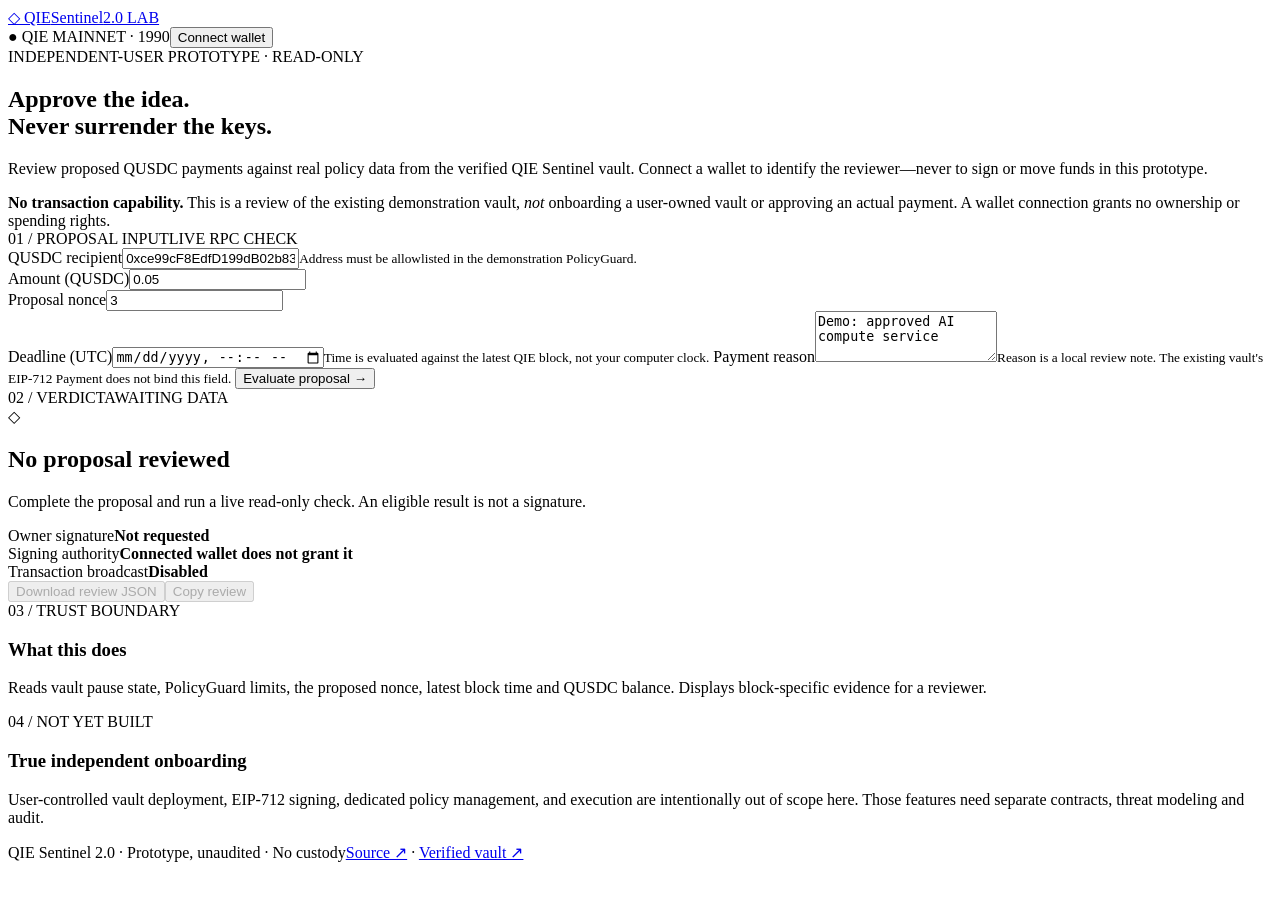
==== v2/index.html @ 962e407f "v2: build responsive wallet-aware read-only approval UI" ====
<!doctype html>
<html lang="en">
<head>
<meta charset="utf-8">
<meta name="viewport" content="width=device-width, initial-scale=1">
<meta name="description" content="QIE Sentinel v2 — read-only payment proposal review against verified QIE Mainnet contracts.">
<meta name="theme-color" content="#08101d">
<title>QIE Sentinel 2.0 | Proposal Review</title>
<link rel="stylesheet" href="./style.css">
<script type="module" src="./app.mjs"></script>
</head>
<body>
<div class="shell">
<header class="top"><a class="brand" href="../site/" aria-label="QIE Sentinel project home"><span class="sigil">◇</span> QIE<span class="mint">Sentinel</span><span class="version">2.0 LAB</span></a><div class="header-actions"><span class="network">● QIE MAINNET · 1990</span><button type="button" id="connect" class="button quiet">Connect wallet</button></div></header>
<main>
<section class="hero"><div class="eyebrow">INDEPENDENT-USER PROTOTYPE · READ-ONLY</div><h1>Approve the idea.<br><span>Never surrender the keys.</span></h1><p>Review proposed QUSDC payments against real policy data from the verified QIE Sentinel vault. Connect a wallet to identify the reviewer—never to sign or move funds in this prototype.</p><div class="notice"><strong>No transaction capability.</strong> This is a review of the existing demonstration vault, <em>not</em> onboarding a user-owned vault or approving an actual payment. A wallet connection grants no ownership or spending rights.</div></section>
<div class="layout">
<section class="panel form-panel"><div class="panel-header"><span class="eyebrow">01 / PROPOSAL INPUT</span><span class="live">LIVE RPC CHECK</span></div>
<form id="proposal" novalidate>
<label for="recipient">QUSDC recipient</label><input id="recipient" required spellcheck="false" autocomplete="off" value="0xce99cF8EdfD199dB02b830445d89E746B8c1C7ff"><small>Address must be allowlisted in the demonstration PolicyGuard.</small>
<div class="cols"><div><label for="amount">Amount (QUSDC)</label><input id="amount" required inputmode="decimal" value="0.05"></div><div><label for="nonce">Proposal nonce</label><input id="nonce" required inputmode="numeric" value="3"></div></div>
<label for="expiry">Deadline (UTC)</label><input id="expiry" type="datetime-local" required><small>Time is evaluated against the latest QIE block, not your computer clock.</small>
<label for="purpose">Payment reason</label><textarea id="purpose" maxlength="240" rows="3" placeholder="Example: Invoice for approved AI compute services" required>Demo: approved AI compute service</textarea><small>Reason is a local review note. The existing vault's EIP-712 Payment does not bind this field.</small>
<button id="evaluate" type="submit" class="button primary">Evaluate proposal →</button>
</form></section>
<section class="panel results"><div class="panel-header"><span class="eyebrow">02 / VERDICT</span><span id="chain-label" class="live">AWAITING DATA</span></div>
<div class="verdict" id="verdict"><div id="status-icon" class="status-icon">◇</div><h2 id="status-title">No proposal reviewed</h2><p id="status-summary">Complete the proposal and run a live read-only check. An eligible result is not a signature.</p></div>
<div class="metrics">
<div><span>Owner signature</span><strong>Not requested</strong></div>
<div><span>Signing authority</span><strong>Connected wallet does not grant it</strong></div>
<div><span>Transaction broadcast</span><strong>Disabled</strong></div>
</div>
<div id="facts" class="facts" aria-live="polite"></div>
<div class="actions"><button type="button" id="export" class="button quiet" disabled>Download review JSON</button><button type="button" id="copy" class="button quiet" disabled>Copy review</button></div>
</section></div>
<section class="footgrid"><article><span class="eyebrow">03 / TRUST BOUNDARY</span><h3>What this does</h3><p>Reads vault pause state, PolicyGuard limits, the proposed nonce, latest block time and QUSDC balance. Displays block-specific evidence for a reviewer.</p></article><article><span class="eyebrow">04 / NOT YET BUILT</span><h3>True independent onboarding</h3><p>User-controlled vault deployment, EIP-712 signing, dedicated policy management, and execution are intentionally out of scope here. Those features need separate contracts, threat modeling and audit.</p></article></section>
</main>
<footer><span>QIE Sentinel 2.0 · Prototype, unaudited · No custody</span><span><a href="https://github.com/Makabeez/qie-sentinel" rel="noopener noreferrer" target="_blank">Source ↗</a> · <a href="https://mainnet.qie.digital/address/0xb752F05a55059C89a43a289d5d055F303B6DD96E?tab=contract" rel="noopener noreferrer" target="_blank">Verified vault ↗</a></span></footer>
</div>
</body></html>
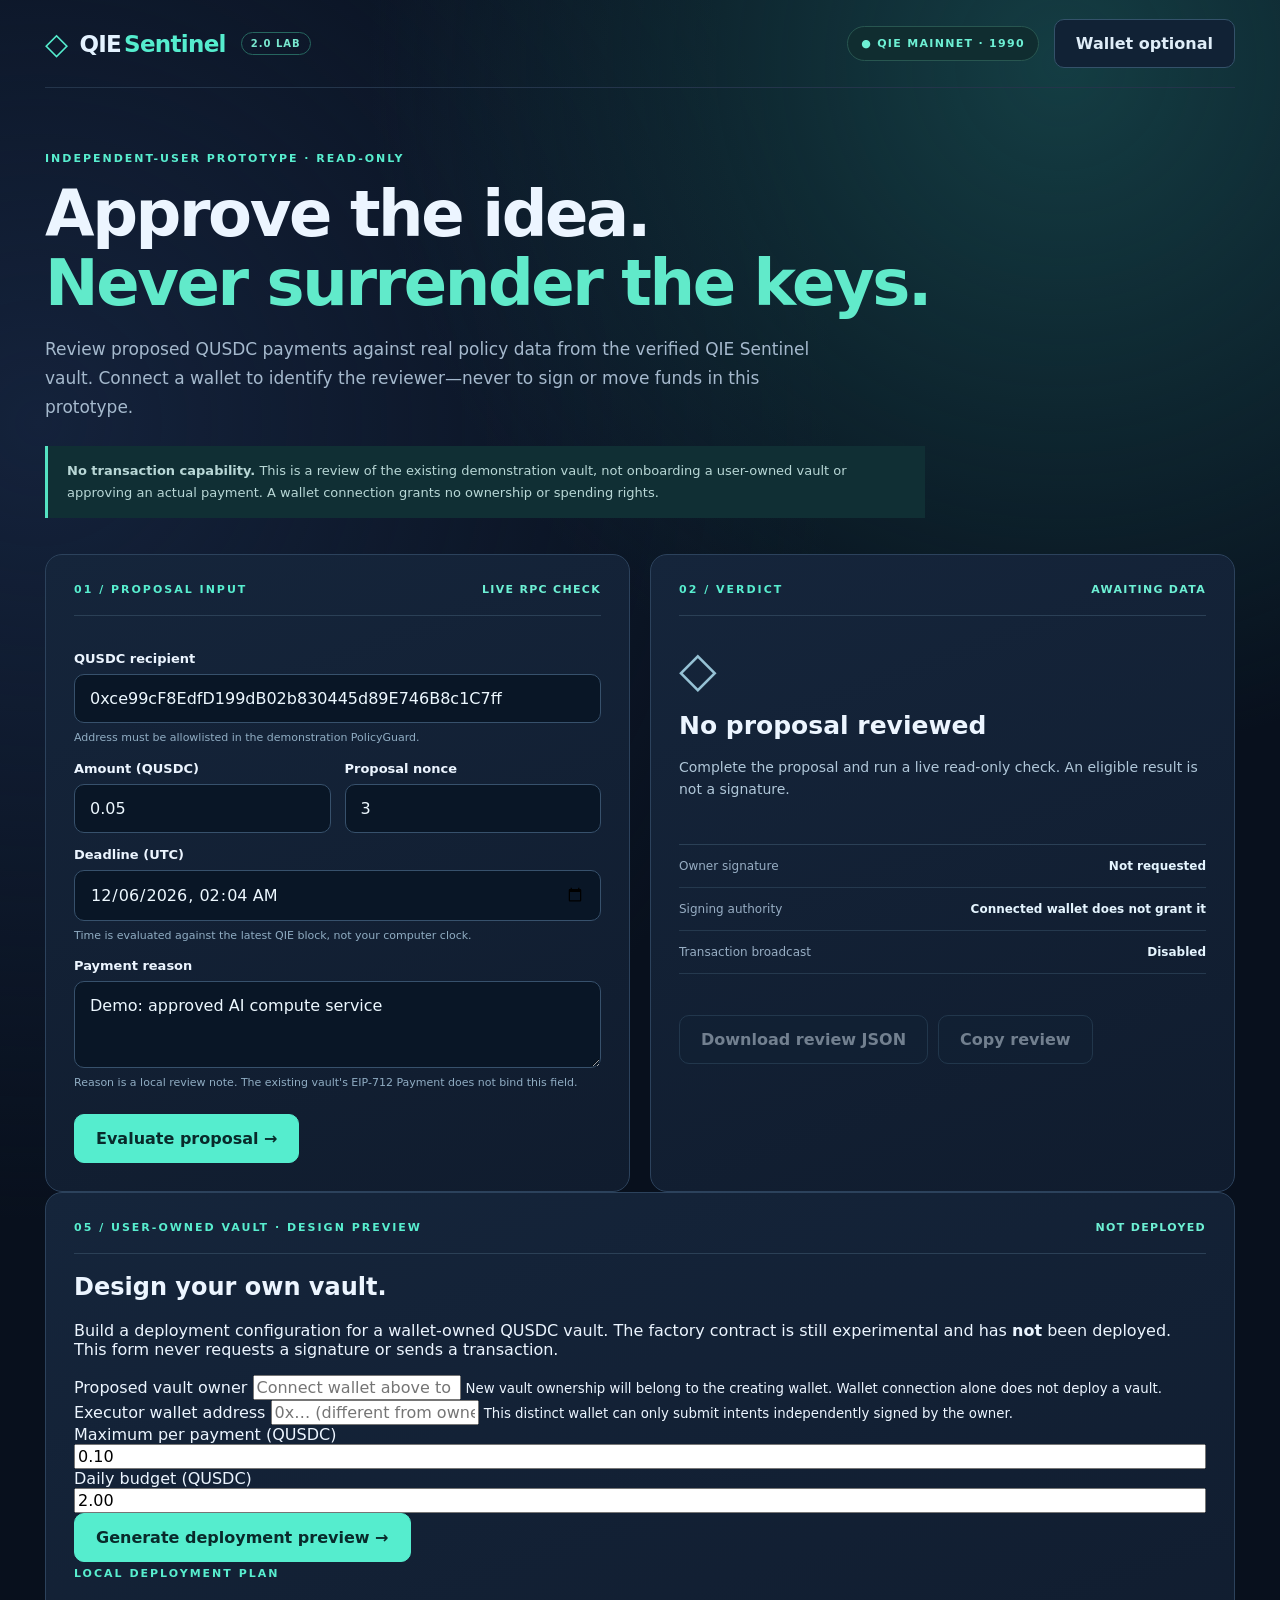
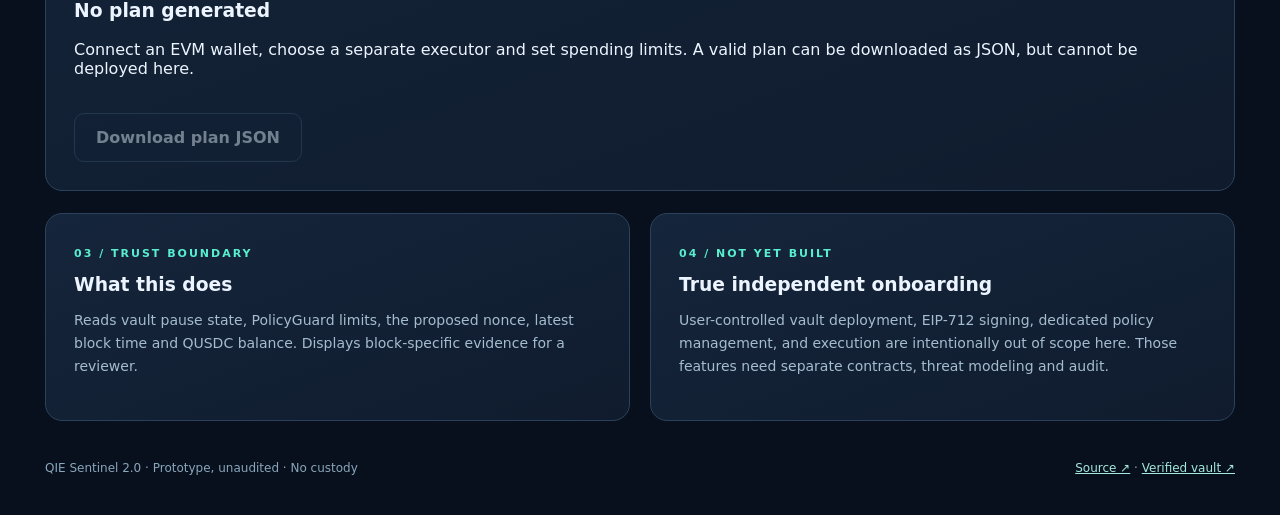
==== commit b3c37b0a: "v2.1: add user-owned vault configuration preview panel" ====
--- a/v2/index.html
+++ b/v2/index.html
@@ -33,6 +33,32 @@
 <div id="facts" class="facts" aria-live="polite"></div>
 <div class="actions"><button type="button" id="export" class="button quiet" disabled>Download review JSON</button><button type="button" id="copy" class="button quiet" disabled>Copy review</button></div>
 </section></div>
+<section class="panel onboarding">
+ <div class="panel-header"><span class="eyebrow">05 / USER-OWNED VAULT · DESIGN PREVIEW</span><span class="live">NOT DEPLOYED</span></div>
+ <div class="onboarding-intro"><h2>Design your own vault.</h2><p>Build a deployment configuration for a wallet-owned QUSDC vault. The factory contract is still experimental and has <strong>not</strong> been deployed. This form never requests a signature or sends a transaction.</p></div>
+ <div class="onboarding-grid">
+  <form id="vault-plan" class="onboarding-form" novalidate>
+   <label for="new-owner">Proposed vault owner</label>
+   <input id="new-owner" type="text" readonly placeholder="Connect wallet above to identify owner">
+   <small>New vault ownership will belong to the creating wallet. Wallet connection alone does not deploy a vault.</small>
+   <label for="new-executor">Executor wallet address</label>
+   <input id="new-executor" type="text" required autocomplete="off" spellcheck="false" placeholder="0x… (different from owner)">
+   <small>This distinct wallet can only submit intents independently signed by the owner.</small>
+   <div class="cols">
+    <div><label for="new-max">Maximum per payment (QUSDC)</label><input id="new-max" type="text" value="0.10" required inputmode="decimal"></div>
+    <div><label for="new-daily">Daily budget (QUSDC)</label><input id="new-daily" type="text" value="2.00" required inputmode="decimal"></div>
+   </div>
+   <button class="button primary" type="submit">Generate deployment preview →</button>
+  </form>
+  <div class="plan-preview" aria-live="polite">
+   <span class="eyebrow">LOCAL DEPLOYMENT PLAN</span>
+   <h3 id="plan-title">No plan generated</h3>
+   <p id="plan-summary">Connect an EVM wallet, choose a separate executor and set spending limits. A valid plan can be downloaded as JSON, but cannot be deployed here.</p>
+   <div id="plan-facts" class="facts"></div>
+   <button class="button quiet" id="download-plan" type="button" disabled>Download plan JSON</button>
+  </div>
+ </div>
+</section>
 <section class="footgrid"><article><span class="eyebrow">03 / TRUST BOUNDARY</span><h3>What this does</h3><p>Reads vault pause state, PolicyGuard limits, the proposed nonce, latest block time and QUSDC balance. Displays block-specific evidence for a reviewer.</p></article><article><span class="eyebrow">04 / NOT YET BUILT</span><h3>True independent onboarding</h3><p>User-controlled vault deployment, EIP-712 signing, dedicated policy management, and execution are intentionally out of scope here. Those features need separate contracts, threat modeling and audit.</p></article></section>
 </main>
 <footer><span>QIE Sentinel 2.0 · Prototype, unaudited · No custody</span><span><a href="https://github.com/Makabeez/qie-sentinel" rel="noopener noreferrer" target="_blank">Source ↗</a> · <a href="https://mainnet.qie.digital/address/0xb752F05a55059C89a43a289d5d055F303B6DD96E?tab=contract" rel="noopener noreferrer" target="_blank">Verified vault ↗</a></span></footer>
--- a/v2/style.css
+++ b/v2/style.css
@@ -0,0 +1 @@
+:root{font-family:Inter,ui-sans-serif,system-ui,-apple-system,"Segoe UI",sans-serif;color:#ecf5ff;background:#08101d;font-synthesis:none}*{box-sizing:border-box}body{margin:0;background:radial-gradient(circle at 83% 3%,#143d43 0,transparent 30%),radial-gradient(circle at 3% 20%,#14223b 0,transparent 38%),#08101d;min-height:100vh}button,input,textarea{font:inherit}a{color:#69edd0}.shell{max-width:1250px;margin:auto;padding:0 30px}.top{display:flex;align-items:center;justify-content:space-between;border-bottom:1px solid #24354b;gap:20px;min-height:88px}.brand{font-size:23px;font-weight:840;letter-spacing:-.7px;color:#e4f2ff;text-decoration:none;display:flex;gap:3px;align-items:center}.sigil{font-size:30px;color:#55edce;margin-right:9px}.mint{color:#55edce}.version{font-size:10px;font-weight:800;letter-spacing:1px;color:#78e7ce;border:1px solid #26665f;border-radius:20px;padding:5px 9px;margin-left:12px}.header-actions{display:flex;align-items:center;gap:15px}.network,.live{font-size:11px;font-weight:800;letter-spacing:1.3px;color:#6df0d4}.network{border:1px solid #285650;background:#102d30;padding:10px 13px;border-radius:24px}.button{padding:14px 21px;border-radius:10px;border:1px solid #34526a;cursor:pointer;font-weight:750}.button.primary{background:#55edce;color:#092a2b;border-color:#55edce}.button.quiet{background:#112235;color:#dfedf8}.button:disabled{opacity:.47;cursor:not-allowed}.button:focus-visible,input:focus-visible,textarea:focus-visible,a:focus-visible{outline:3px solid #61edcf;outline-offset:3px}.hero{padding:64px 0 36px}.eyebrow{font-size:11px;letter-spacing:2px;font-weight:850;color:#58eecf}.hero h1{font-size:clamp(38px,5vw,67px);line-height:1.08;letter-spacing:-2.4px;margin:15px 0}.hero h1 span{color:#61eaca}.hero>p{font-size:17px;color:#a5b9cd;line-height:1.7;max-width:800px}.notice{font-size:13px;color:#b8d7d6;max-width:880px;border-left:3px solid #54e2c2;background:#102f34;padding:14px 19px;margin-top:24px;line-height:1.7}.layout{display:grid;grid-template-columns:1fr 1fr;gap:20px}.panel,.footgrid article{background:linear-gradient(160deg,#15253b,#101c2e);border:1px solid #2c425c;border-radius:17px;padding:28px}.panel-header{display:flex;align-items:center;justify-content:space-between;gap:8px;border-bottom:1px solid #2b4056;padding-bottom:19px}.form-panel form{display:flex;flex-direction:column;padding-top:21px}.form-panel label{font-weight:750;font-size:13px;margin:14px 0 8px}.form-panel input,.form-panel textarea{padding:14px 15px;border-radius:10px;border:1px solid #37516c;background:#091626;color:#edf8ff;max-width:100%;width:100%}.form-panel small{font-size:11px;color:#90adc3;line-height:1.5;margin-top:7px}.form-panel .cols{display:grid;grid-template-columns:1fr 1fr;gap:14px}.cols>div{display:flex;flex-direction:column}.form-panel .primary{align-self:start;margin-top:22px}.verdict{min-height:226px;padding:29px 0}.status-icon{font-size:49px;line-height:1;color:#96c2d5}.status-icon.good{color:#5eedcf}.status-icon.bad{color:#fd8493}.status-icon.warn{color:#ffd184}.verdict h2{font-size:25px;line-height:1.28;margin:16px 0 9px}.verdict p{color:#b0c7d9;line-height:1.6;font-size:14px}.metrics{border-top:1px solid #2b4056}.metrics>div{display:flex;justify-content:space-between;gap:20px;padding:14px 0;border-bottom:1px solid #25394e;font-size:12px}.metrics span{color:#97adc3}.metrics strong{text-align:right;color:#e5f5ff}.facts{padding-top:19px}.fact{display:flex;justify-content:space-between;gap:10px;padding:10px 0;border-bottom:1px solid #21364b;font-size:12px;line-height:1.6}.fact>span{color:#9cb7cb}.fact>strong{color:#d7f8f0;text-align:right;word-break:break-word}.actions{display:flex;flex-wrap:wrap;gap:10px;padding-top:22px}.footgrid{display:grid;grid-template-columns:1fr 1fr;gap:20px;margin-top:22px}.footgrid h3{margin:13px 0 4px}.footgrid p{color:#a4bdce;line-height:1.65;font-size:14px}footer{display:flex;justify-content:space-between;gap:18px;padding:40px 0;font-size:12px;color:#8aa6bb}footer a{color:#a5e9dc}@media(max-width:900px){.layout,.footgrid{grid-template-columns:1fr}.hero{padding-top:42px}}@media(max-width:560px){.shell{padding:0 16px}.top{align-items:flex-start;flex-direction:column;padding:18px 0}.header-actions{width:100%;justify-content:space-between;gap:8px}.network{font-size:9px}.brand{font-size:19px}.panel,.footgrid article{padding:19px}.form-panel .cols{grid-template-columns:1fr}.metrics>div{flex-direction:column;gap:4px}.metrics strong{text-align:left}footer{flex-direction:column}}
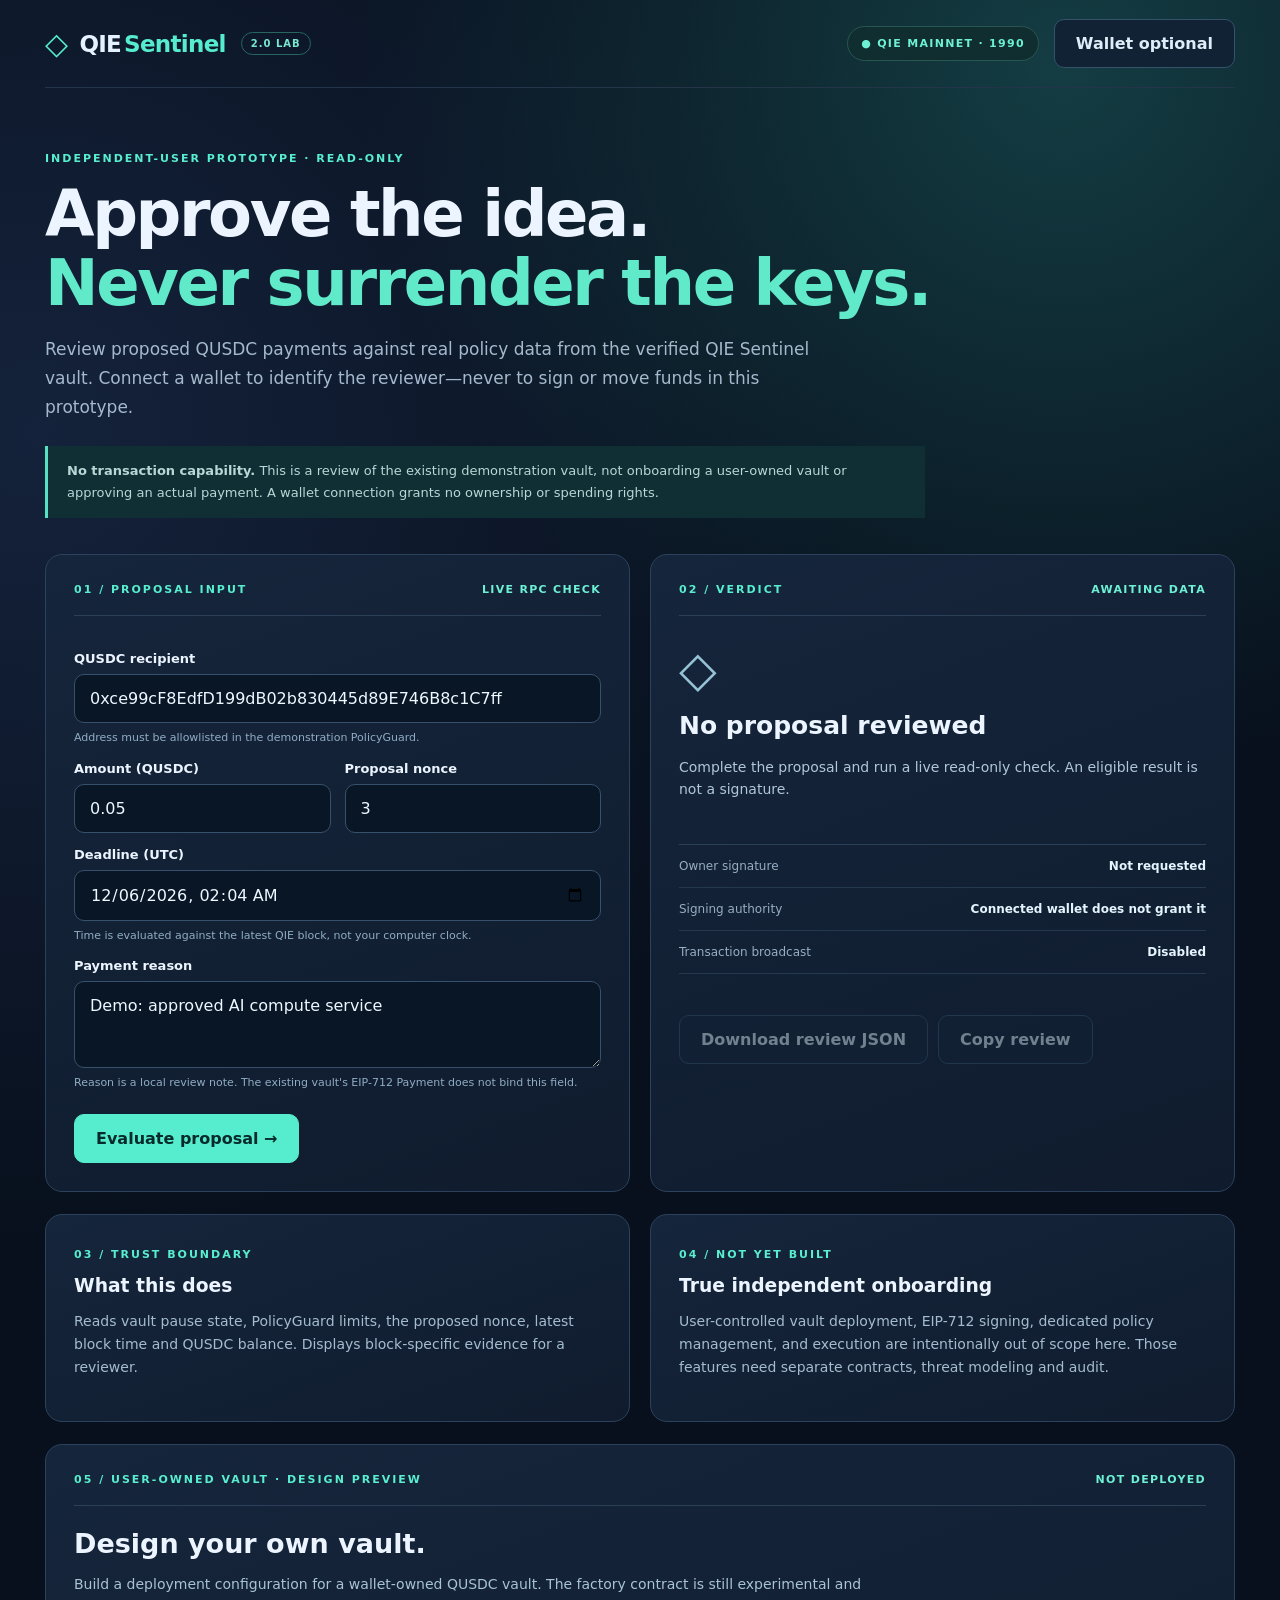
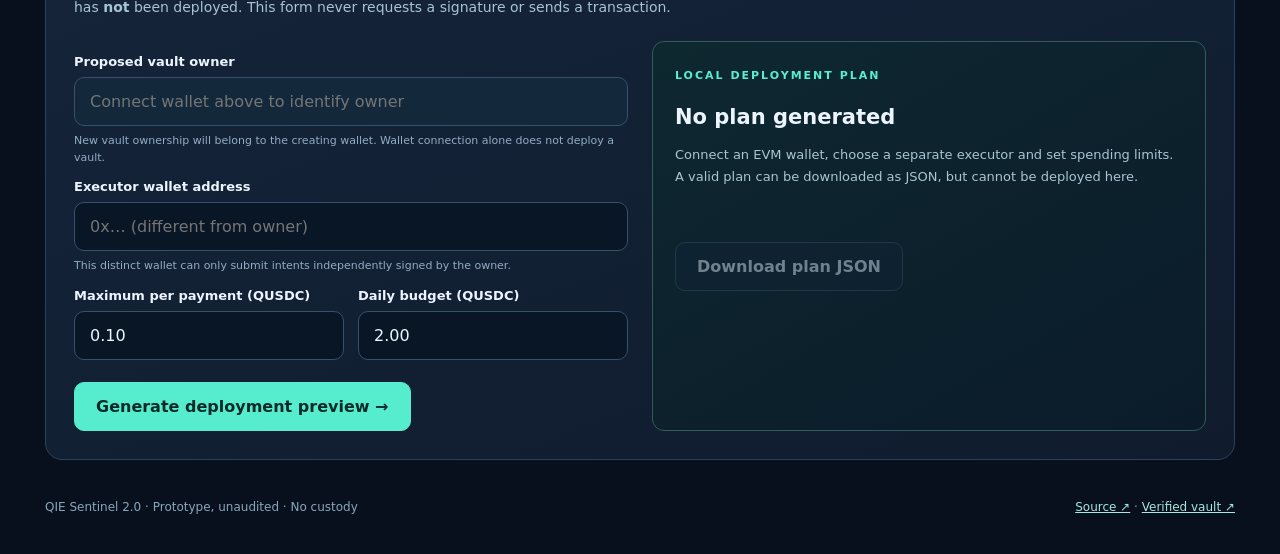
==== commit 8da05176: "ui: present trust boundaries before the v2.1 vault plan" ====
--- a/v2/index.html
+++ b/v2/index.html
@@ -33,6 +33,7 @@
 <div id="facts" class="facts" aria-live="polite"></div>
 <div class="actions"><button type="button" id="export" class="button quiet" disabled>Download review JSON</button><button type="button" id="copy" class="button quiet" disabled>Copy review</button></div>
 </section></div>
+<section class="footgrid"><article><span class="eyebrow">03 / TRUST BOUNDARY</span><h3>What this does</h3><p>Reads vault pause state, PolicyGuard limits, the proposed nonce, latest block time and QUSDC balance. Displays block-specific evidence for a reviewer.</p></article><article><span class="eyebrow">04 / NOT YET BUILT</span><h3>True independent onboarding</h3><p>User-controlled vault deployment, EIP-712 signing, dedicated policy management, and execution are intentionally out of scope here. Those features need separate contracts, threat modeling and audit.</p></article></section>
 <section class="panel onboarding">
  <div class="panel-header"><span class="eyebrow">05 / USER-OWNED VAULT · DESIGN PREVIEW</span><span class="live">NOT DEPLOYED</span></div>
  <div class="onboarding-intro"><h2>Design your own vault.</h2><p>Build a deployment configuration for a wallet-owned QUSDC vault. The factory contract is still experimental and has <strong>not</strong> been deployed. This form never requests a signature or sends a transaction.</p></div>
@@ -59,7 +60,7 @@
   </div>
  </div>
 </section>
-<section class="footgrid"><article><span class="eyebrow">03 / TRUST BOUNDARY</span><h3>What this does</h3><p>Reads vault pause state, PolicyGuard limits, the proposed nonce, latest block time and QUSDC balance. Displays block-specific evidence for a reviewer.</p></article><article><span class="eyebrow">04 / NOT YET BUILT</span><h3>True independent onboarding</h3><p>User-controlled vault deployment, EIP-712 signing, dedicated policy management, and execution are intentionally out of scope here. Those features need separate contracts, threat modeling and audit.</p></article></section>
+
 </main>
 <footer><span>QIE Sentinel 2.0 · Prototype, unaudited · No custody</span><span><a href="https://github.com/Makabeez/qie-sentinel" rel="noopener noreferrer" target="_blank">Source ↗</a> · <a href="https://mainnet.qie.digital/address/0xb752F05a55059C89a43a289d5d055F303B6DD96E?tab=contract" rel="noopener noreferrer" target="_blank">Verified vault ↗</a></span></footer>
 </div>
--- a/v2/style.css
+++ b/v2/style.css
@@ -1 +1,21 @@
-:root{font-family:Inter,ui-sans-serif,system-ui,-apple-system,"Segoe UI",sans-serif;color:#ecf5ff;background:#08101d;font-synthesis:none}*{box-sizing:border-box}body{margin:0;background:radial-gradient(circle at 83% 3%,#143d43 0,transparent 30%),radial-gradient(circle at 3% 20%,#14223b 0,transparent 38%),#08101d;min-height:100vh}button,input,textarea{font:inherit}a{color:#69edd0}.shell{max-width:1250px;margin:auto;padding:0 30px}.top{display:flex;align-items:center;justify-content:space-between;border-bottom:1px solid #24354b;gap:20px;min-height:88px}.brand{font-size:23px;font-weight:840;letter-spacing:-.7px;color:#e4f2ff;text-decoration:none;display:flex;gap:3px;align-items:center}.sigil{font-size:30px;color:#55edce;margin-right:9px}.mint{color:#55edce}.version{font-size:10px;font-weight:800;letter-spacing:1px;color:#78e7ce;border:1px solid #26665f;border-radius:20px;padding:5px 9px;margin-left:12px}.header-actions{display:flex;align-items:center;gap:15px}.network,.live{font-size:11px;font-weight:800;letter-spacing:1.3px;color:#6df0d4}.network{border:1px solid #285650;background:#102d30;padding:10px 13px;border-radius:24px}.button{padding:14px 21px;border-radius:10px;border:1px solid #34526a;cursor:pointer;font-weight:750}.button.primary{background:#55edce;color:#092a2b;border-color:#55edce}.button.quiet{background:#112235;color:#dfedf8}.button:disabled{opacity:.47;cursor:not-allowed}.button:focus-visible,input:focus-visible,textarea:focus-visible,a:focus-visible{outline:3px solid #61edcf;outline-offset:3px}.hero{padding:64px 0 36px}.eyebrow{font-size:11px;letter-spacing:2px;font-weight:850;color:#58eecf}.hero h1{font-size:clamp(38px,5vw,67px);line-height:1.08;letter-spacing:-2.4px;margin:15px 0}.hero h1 span{color:#61eaca}.hero>p{font-size:17px;color:#a5b9cd;line-height:1.7;max-width:800px}.notice{font-size:13px;color:#b8d7d6;max-width:880px;border-left:3px solid #54e2c2;background:#102f34;padding:14px 19px;margin-top:24px;line-height:1.7}.layout{display:grid;grid-template-columns:1fr 1fr;gap:20px}.panel,.footgrid article{background:linear-gradient(160deg,#15253b,#101c2e);border:1px solid #2c425c;border-radius:17px;padding:28px}.panel-header{display:flex;align-items:center;justify-content:space-between;gap:8px;border-bottom:1px solid #2b4056;padding-bottom:19px}.form-panel form{display:flex;flex-direction:column;padding-top:21px}.form-panel label{font-weight:750;font-size:13px;margin:14px 0 8px}.form-panel input,.form-panel textarea{padding:14px 15px;border-radius:10px;border:1px solid #37516c;background:#091626;color:#edf8ff;max-width:100%;width:100%}.form-panel small{font-size:11px;color:#90adc3;line-height:1.5;margin-top:7px}.form-panel .cols{display:grid;grid-template-columns:1fr 1fr;gap:14px}.cols>div{display:flex;flex-direction:column}.form-panel .primary{align-self:start;margin-top:22px}.verdict{min-height:226px;padding:29px 0}.status-icon{font-size:49px;line-height:1;color:#96c2d5}.status-icon.good{color:#5eedcf}.status-icon.bad{color:#fd8493}.status-icon.warn{color:#ffd184}.verdict h2{font-size:25px;line-height:1.28;margin:16px 0 9px}.verdict p{color:#b0c7d9;line-height:1.6;font-size:14px}.metrics{border-top:1px solid #2b4056}.metrics>div{display:flex;justify-content:space-between;gap:20px;padding:14px 0;border-bottom:1px solid #25394e;font-size:12px}.metrics span{color:#97adc3}.metrics strong{text-align:right;color:#e5f5ff}.facts{padding-top:19px}.fact{display:flex;justify-content:space-between;gap:10px;padding:10px 0;border-bottom:1px solid #21364b;font-size:12px;line-height:1.6}.fact>span{color:#9cb7cb}.fact>strong{color:#d7f8f0;text-align:right;word-break:break-word}.actions{display:flex;flex-wrap:wrap;gap:10px;padding-top:22px}.footgrid{display:grid;grid-template-columns:1fr 1fr;gap:20px;margin-top:22px}.footgrid h3{margin:13px 0 4px}.footgrid p{color:#a4bdce;line-height:1.65;font-size:14px}footer{display:flex;justify-content:space-between;gap:18px;padding:40px 0;font-size:12px;color:#8aa6bb}footer a{color:#a5e9dc}@media(max-width:900px){.layout,.footgrid{grid-template-columns:1fr}.hero{padding-top:42px}}@media(max-width:560px){.shell{padding:0 16px}.top{align-items:flex-start;flex-direction:column;padding:18px 0}.header-actions{width:100%;justify-content:space-between;gap:8px}.network{font-size:9px}.brand{font-size:19px}.panel,.footgrid article{padding:19px}.form-panel .cols{grid-template-columns:1fr}.metrics>div{flex-direction:column;gap:4px}.metrics strong{text-align:left}footer{flex-direction:column}}+:root{font-family:Inter,ui-sans-serif,system-ui,-apple-system,"Segoe UI",sans-serif;color:#ecf5ff;background:#08101d;font-synthesis:none}*{box-sizing:border-box}body{margin:0;background:radial-gradient(circle at 83% 3%,#143d43 0,transparent 30%),radial-gradient(circle at 3% 20%,#14223b 0,transparent 38%),#08101d;min-height:100vh}button,input,textarea{font:inherit}a{color:#69edd0}.shell{max-width:1250px;margin:auto;padding:0 30px}.top{display:flex;align-items:center;justify-content:space-between;border-bottom:1px solid #24354b;gap:20px;min-height:88px}.brand{font-size:23px;font-weight:840;letter-spacing:-.7px;color:#e4f2ff;text-decoration:none;display:flex;gap:3px;align-items:center}.sigil{font-size:30px;color:#55edce;margin-right:9px}.mint{color:#55edce}.version{font-size:10px;font-weight:800;letter-spacing:1px;color:#78e7ce;border:1px solid #26665f;border-radius:20px;padding:5px 9px;margin-left:12px}.header-actions{display:flex;align-items:center;gap:15px}.network,.live{font-size:11px;font-weight:800;letter-spacing:1.3px;color:#6df0d4}.network{border:1px solid #285650;background:#102d30;padding:10px 13px;border-radius:24px}.button{padding:14px 21px;border-radius:10px;border:1px solid #34526a;cursor:pointer;font-weight:750}.button.primary{background:#55edce;color:#092a2b;border-color:#55edce}.button.quiet{background:#112235;color:#dfedf8}.button:disabled{opacity:.47;cursor:not-allowed}.button:focus-visible,input:focus-visible,textarea:focus-visible,a:focus-visible{outline:3px solid #61edcf;outline-offset:3px}.hero{padding:64px 0 36px}.eyebrow{font-size:11px;letter-spacing:2px;font-weight:850;color:#58eecf}.hero h1{font-size:clamp(38px,5vw,67px);line-height:1.08;letter-spacing:-2.4px;margin:15px 0}.hero h1 span{color:#61eaca}.hero>p{font-size:17px;color:#a5b9cd;line-height:1.7;max-width:800px}.notice{font-size:13px;color:#b8d7d6;max-width:880px;border-left:3px solid #54e2c2;background:#102f34;padding:14px 19px;margin-top:24px;line-height:1.7}.layout{display:grid;grid-template-columns:1fr 1fr;gap:20px}.panel,.footgrid article{background:linear-gradient(160deg,#15253b,#101c2e);border:1px solid #2c425c;border-radius:17px;padding:28px}.panel-header{display:flex;align-items:center;justify-content:space-between;gap:8px;border-bottom:1px solid #2b4056;padding-bottom:19px}.form-panel form{display:flex;flex-direction:column;padding-top:21px}.form-panel label{font-weight:750;font-size:13px;margin:14px 0 8px}.form-panel input,.form-panel textarea{padding:14px 15px;border-radius:10px;border:1px solid #37516c;background:#091626;color:#edf8ff;max-width:100%;width:100%}.form-panel small{font-size:11px;color:#90adc3;line-height:1.5;margin-top:7px}.form-panel .cols{display:grid;grid-template-columns:1fr 1fr;gap:14px}.cols>div{display:flex;flex-direction:column}.form-panel .primary{align-self:start;margin-top:22px}.verdict{min-height:226px;padding:29px 0}.status-icon{font-size:49px;line-height:1;color:#96c2d5}.status-icon.good{color:#5eedcf}.status-icon.bad{color:#fd8493}.status-icon.warn{color:#ffd184}.verdict h2{font-size:25px;line-height:1.28;margin:16px 0 9px}.verdict p{color:#b0c7d9;line-height:1.6;font-size:14px}.metrics{border-top:1px solid #2b4056}.metrics>div{display:flex;justify-content:space-between;gap:20px;padding:14px 0;border-bottom:1px solid #25394e;font-size:12px}.metrics span{color:#97adc3}.metrics strong{text-align:right;color:#e5f5ff}.facts{padding-top:19px}.fact{display:flex;justify-content:space-between;gap:10px;padding:10px 0;border-bottom:1px solid #21364b;font-size:12px;line-height:1.6}.fact>span{color:#9cb7cb}.fact>strong{color:#d7f8f0;text-align:right;word-break:break-word}.actions{display:flex;flex-wrap:wrap;gap:10px;padding-top:22px}.footgrid{display:grid;grid-template-columns:1fr 1fr;gap:20px;margin-top:22px}.footgrid h3{margin:13px 0 4px}.footgrid p{color:#a4bdce;line-height:1.65;font-size:14px}footer{display:flex;justify-content:space-between;gap:18px;padding:40px 0;font-size:12px;color:#8aa6bb}footer a{color:#a5e9dc}@media(max-width:900px){.layout,.footgrid{grid-template-columns:1fr}.hero{padding-top:42px}}@media(max-width:560px){.shell{padding:0 16px}.top{align-items:flex-start;flex-direction:column;padding:18px 0}.header-actions{width:100%;justify-content:space-between;gap:8px}.network{font-size:9px}.brand{font-size:19px}.panel,.footgrid article{padding:19px}.form-panel .cols{grid-template-columns:1fr}.metrics>div{flex-direction:column;gap:4px}.metrics strong{text-align:left}footer{flex-direction:column}}
+
+/* v2.1 — user-owned vault preview (no wallet writes) */
+.onboarding{margin-top:22px}
+.onboarding-intro h2{font-size:27px;margin:22px 0 8px}
+.onboarding-intro p{font-size:14px;line-height:1.65;color:#a8c4d3;max-width:800px}
+.onboarding-grid{display:grid;grid-template-columns:1fr 1fr;gap:24px;margin-top:22px}
+.onboarding-form{display:flex;flex-direction:column}
+.onboarding-form label{font-weight:740;font-size:13px;margin:13px 0 8px}
+.onboarding-form input{padding:14px 15px;border-radius:10px;border:1px solid #37516c;background:#091626;color:#edf8ff;width:100%;min-width:0}
+.onboarding-form input:read-only{color:#99b9c1;background:#13283a}
+.onboarding-form small{font-size:11px;color:#90adc3;line-height:1.5;margin-top:7px}
+.onboarding-form .cols{display:grid;grid-template-columns:1fr 1fr;gap:14px}
+.onboarding-form .cols>div{display:flex;flex-direction:column}
+.onboarding-form .primary{align-self:flex-start;margin-top:22px}
+.plan-preview{border:1px solid #315d57;background:linear-gradient(150deg,#0e2830,#0b1b2a);border-radius:12px;padding:22px}
+.plan-preview h3{font-size:21px;line-height:1.35;margin:20px 0 8px}
+.plan-preview p{color:#a9c6d3;font-size:13px;line-height:1.7}
+#download-plan{margin-top:21px}
+@media(max-width:900px){.onboarding-grid{grid-template-columns:1fr}}
+@media(max-width:560px){.onboarding-form .cols{grid-template-columns:1fr}.plan-preview{padding:15px}}
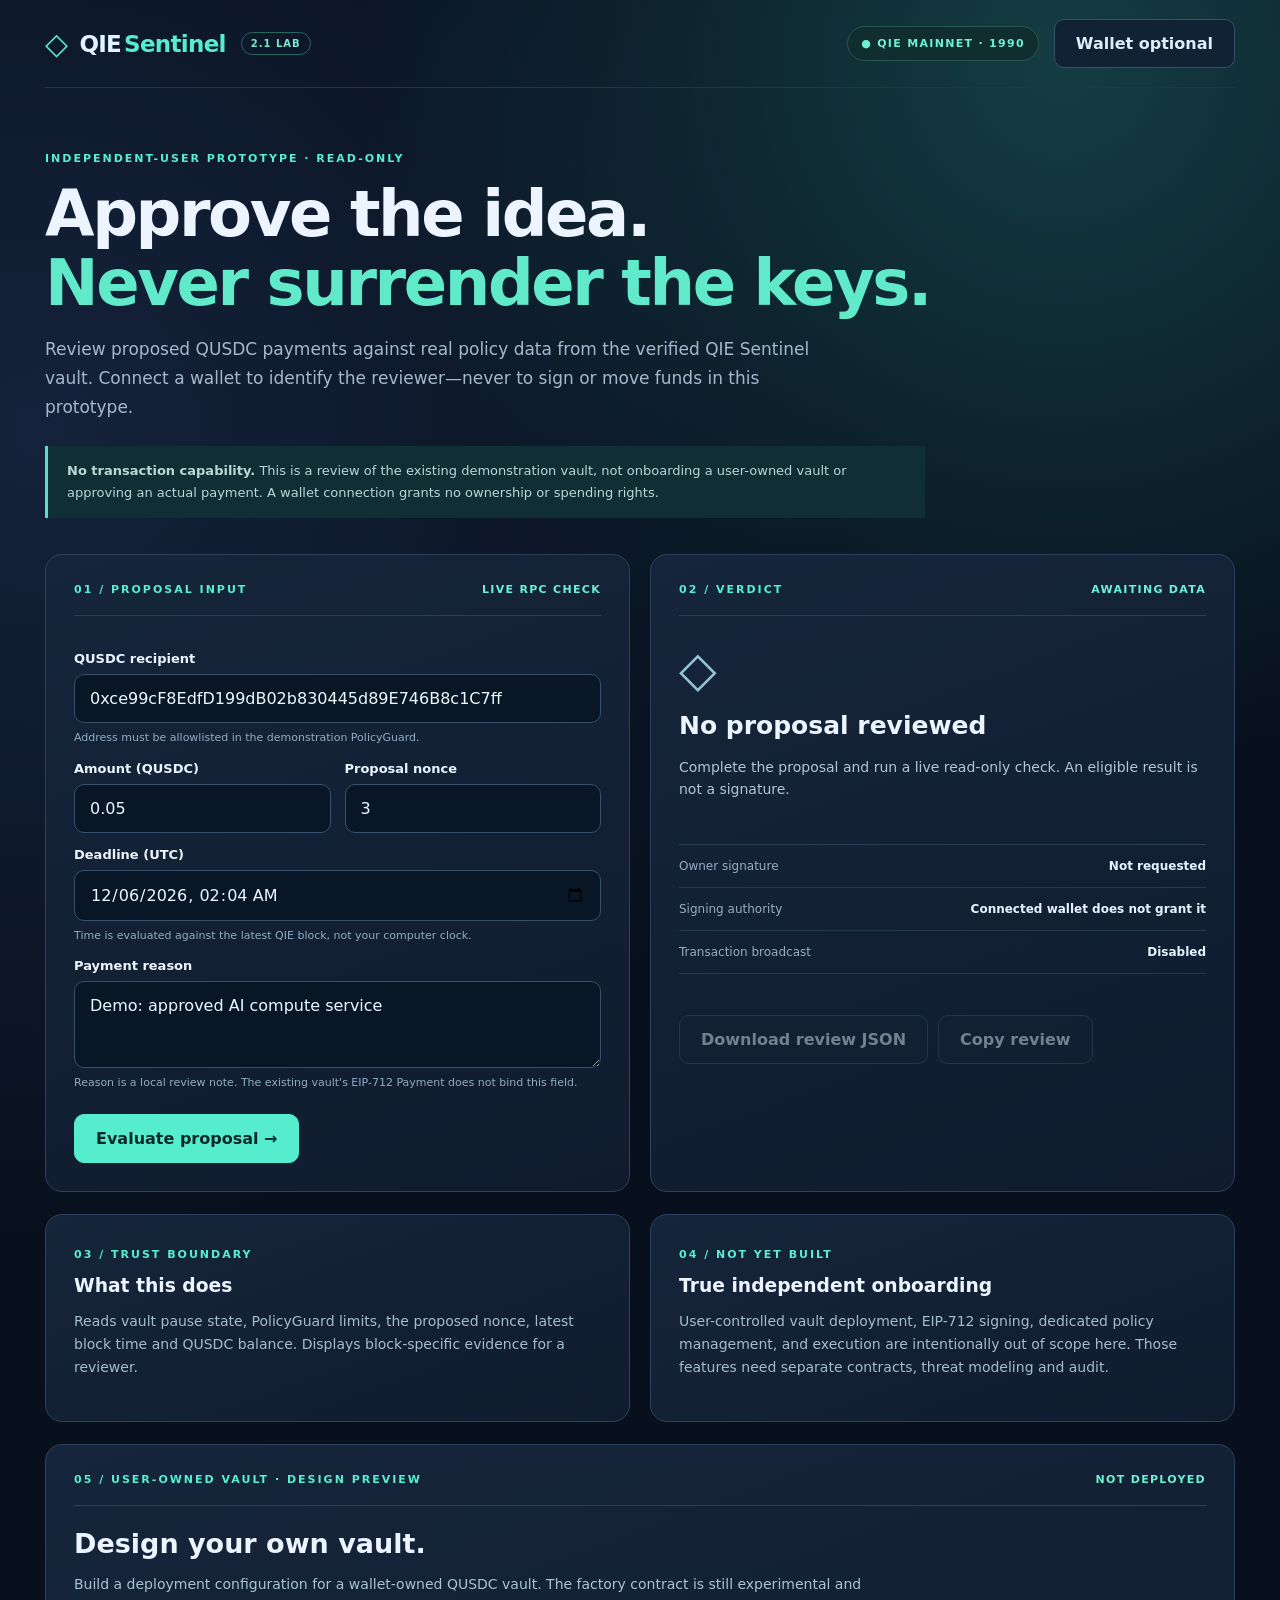
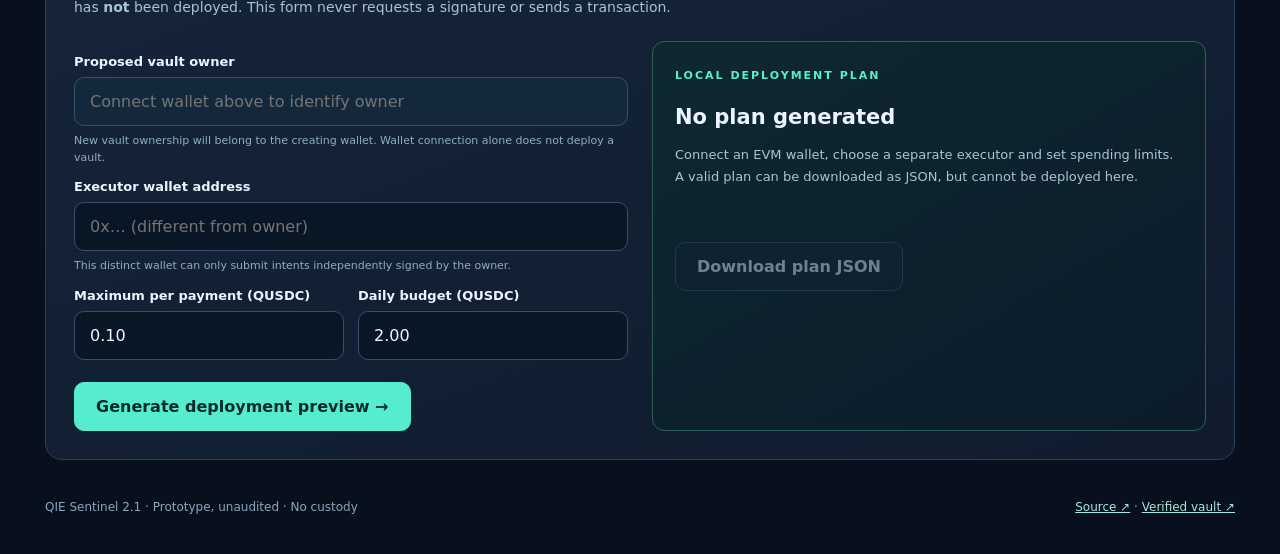
==== commit c8047971: "ui: identify experimental multi-user planner as Sentinel 2.1" ====
--- a/v2/index.html
+++ b/v2/index.html
@@ -5,13 +5,13 @@
 <meta name="viewport" content="width=device-width, initial-scale=1">
 <meta name="description" content="QIE Sentinel v2 — read-only payment proposal review against verified QIE Mainnet contracts.">
 <meta name="theme-color" content="#08101d">
-<title>QIE Sentinel 2.0 | Proposal Review</title>
+<title>QIE Sentinel 2.1 | Proposal Review & Vault Planning</title>
 <link rel="stylesheet" href="./style.css">
 <script type="module" src="./app.mjs"></script>
 </head>
 <body>
 <div class="shell">
-<header class="top"><a class="brand" href="../site/" aria-label="QIE Sentinel project home"><span class="sigil">◇</span> QIE<span class="mint">Sentinel</span><span class="version">2.0 LAB</span></a><div class="header-actions"><span class="network">● QIE MAINNET · 1990</span><button type="button" id="connect" class="button quiet">Connect wallet</button></div></header>
+<header class="top"><a class="brand" href="../site/" aria-label="QIE Sentinel project home"><span class="sigil">◇</span> QIE<span class="mint">Sentinel</span><span class="version">2.1 LAB</span></a><div class="header-actions"><span class="network">● QIE MAINNET · 1990</span><button type="button" id="connect" class="button quiet">Connect wallet</button></div></header>
 <main>
 <section class="hero"><div class="eyebrow">INDEPENDENT-USER PROTOTYPE · READ-ONLY</div><h1>Approve the idea.<br><span>Never surrender the keys.</span></h1><p>Review proposed QUSDC payments against real policy data from the verified QIE Sentinel vault. Connect a wallet to identify the reviewer—never to sign or move funds in this prototype.</p><div class="notice"><strong>No transaction capability.</strong> This is a review of the existing demonstration vault, <em>not</em> onboarding a user-owned vault or approving an actual payment. A wallet connection grants no ownership or spending rights.</div></section>
 <div class="layout">
@@ -62,6 +62,6 @@
 </section>
 
 </main>
-<footer><span>QIE Sentinel 2.0 · Prototype, unaudited · No custody</span><span><a href="https://github.com/Makabeez/qie-sentinel" rel="noopener noreferrer" target="_blank">Source ↗</a> · <a href="https://mainnet.qie.digital/address/0xb752F05a55059C89a43a289d5d055F303B6DD96E?tab=contract" rel="noopener noreferrer" target="_blank">Verified vault ↗</a></span></footer>
+<footer><span>QIE Sentinel 2.1 · Prototype, unaudited · No custody</span><span><a href="https://github.com/Makabeez/qie-sentinel" rel="noopener noreferrer" target="_blank">Source ↗</a> · <a href="https://mainnet.qie.digital/address/0xb752F05a55059C89a43a289d5d055F303B6DD96E?tab=contract" rel="noopener noreferrer" target="_blank">Verified vault ↗</a></span></footer>
 </div>
 </body></html>
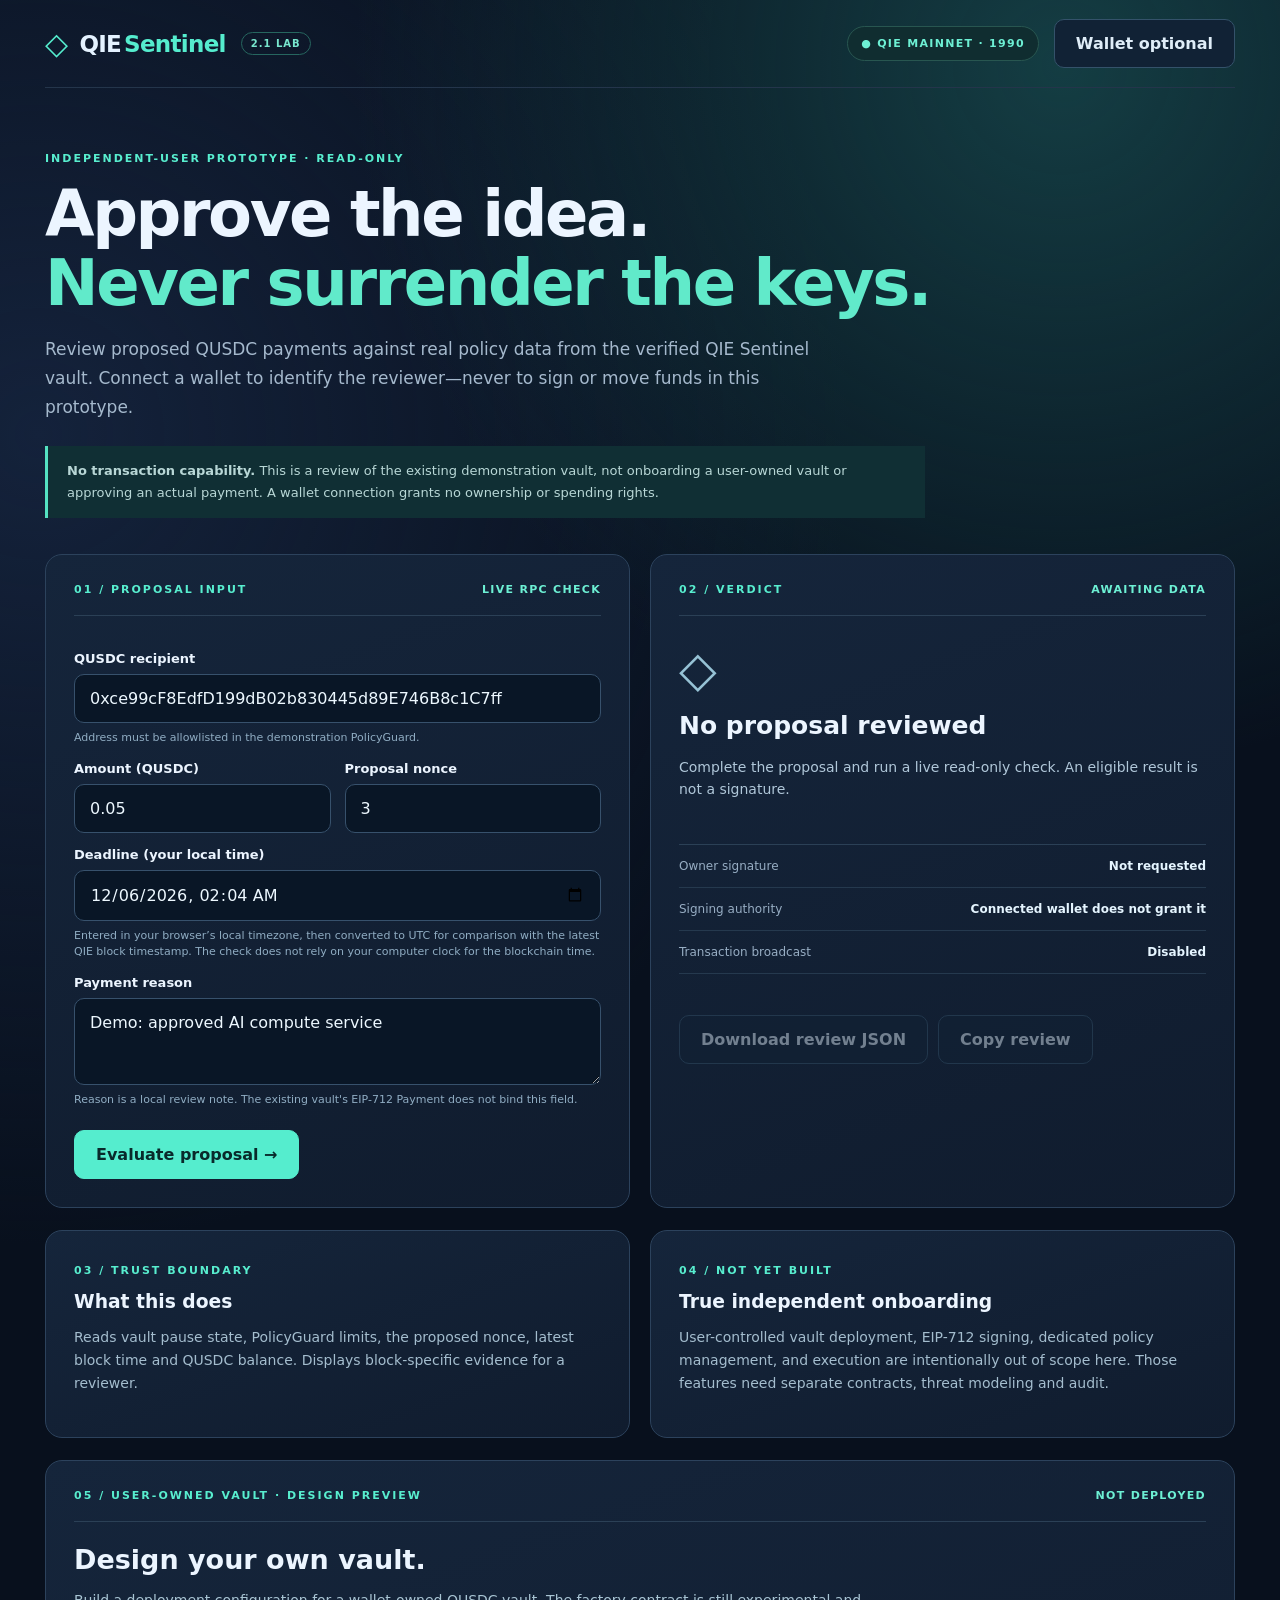
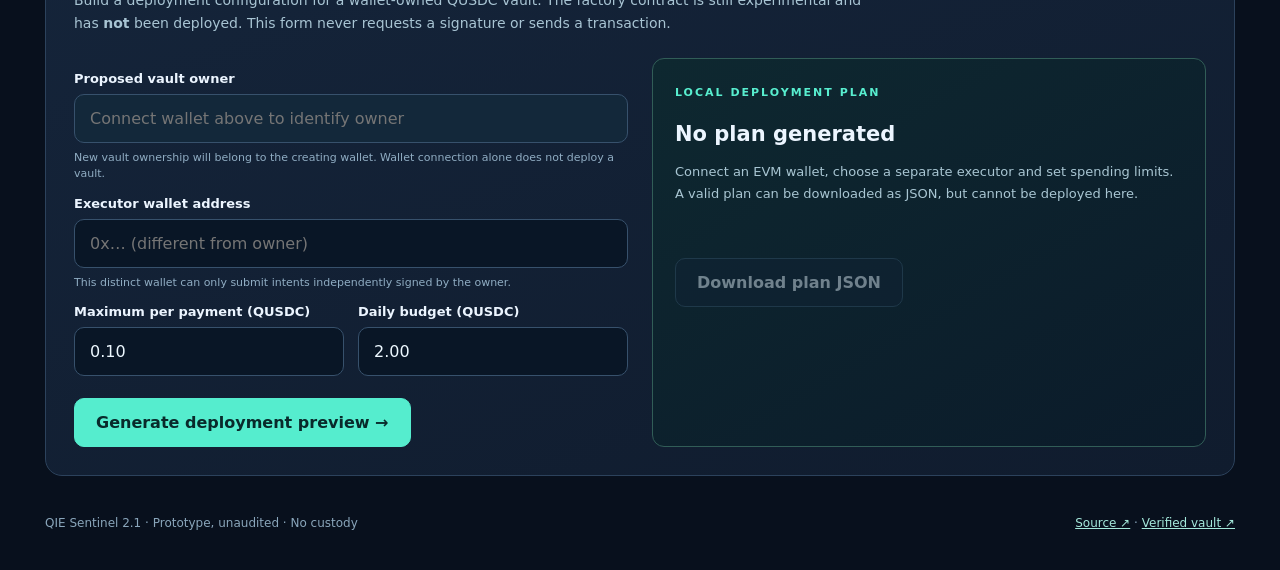
==== commit dbc4b7b2: "fix(v2): label deadline as local time and explain UTC conversion" ====
--- a/v2/index.html
+++ b/v2/index.html
@@ -19,7 +19,7 @@
 <form id="proposal" novalidate>
 <label for="recipient">QUSDC recipient</label><input id="recipient" required spellcheck="false" autocomplete="off" value="0xce99cF8EdfD199dB02b830445d89E746B8c1C7ff"><small>Address must be allowlisted in the demonstration PolicyGuard.</small>
 <div class="cols"><div><label for="amount">Amount (QUSDC)</label><input id="amount" required inputmode="decimal" value="0.05"></div><div><label for="nonce">Proposal nonce</label><input id="nonce" required inputmode="numeric" value="3"></div></div>
-<label for="expiry">Deadline (UTC)</label><input id="expiry" type="datetime-local" required><small>Time is evaluated against the latest QIE block, not your computer clock.</small>
+<label for="expiry">Deadline (your local time)</label><input id="expiry" type="datetime-local" required><small>Entered in your browser’s local timezone, then converted to UTC for comparison with the latest QIE block timestamp. The check does not rely on your computer clock for the blockchain time.</small>
 <label for="purpose">Payment reason</label><textarea id="purpose" maxlength="240" rows="3" placeholder="Example: Invoice for approved AI compute services" required>Demo: approved AI compute service</textarea><small>Reason is a local review note. The existing vault's EIP-712 Payment does not bind this field.</small>
 <button id="evaluate" type="submit" class="button primary">Evaluate proposal →</button>
 </form></section>
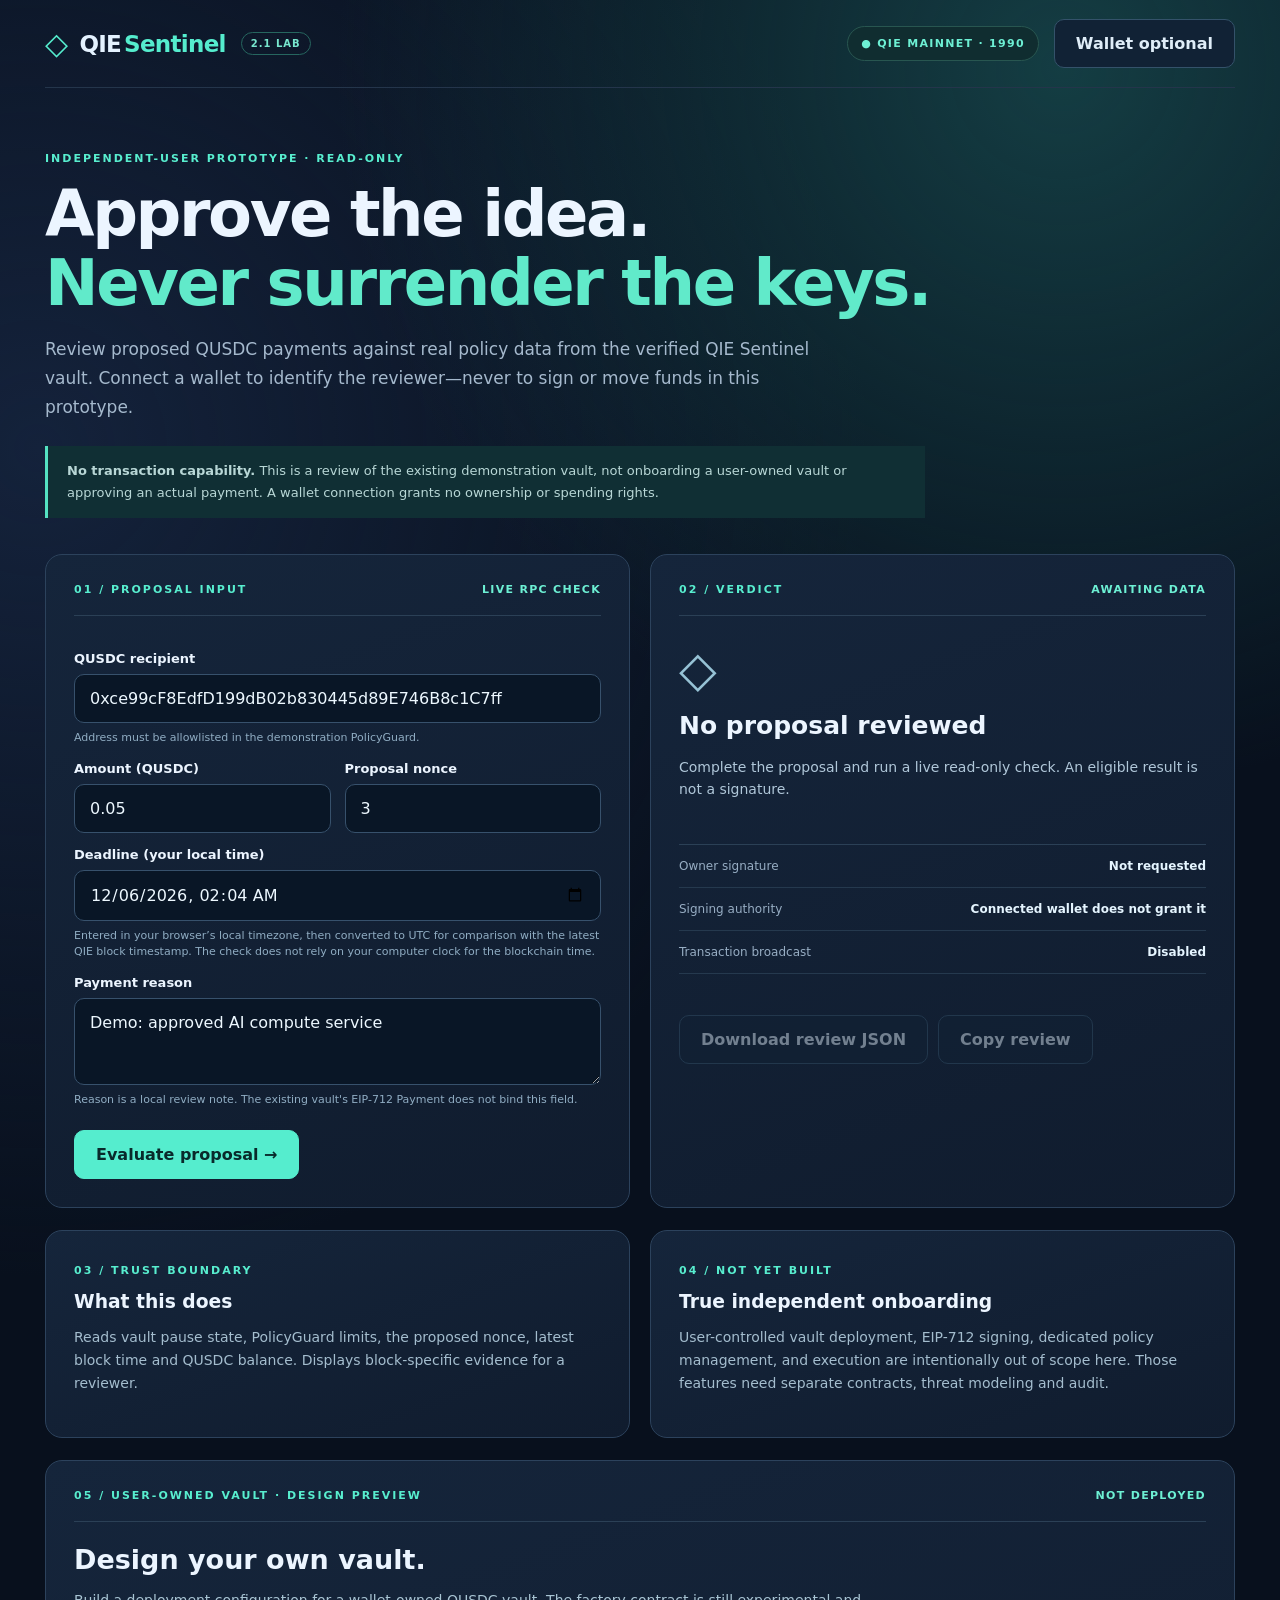
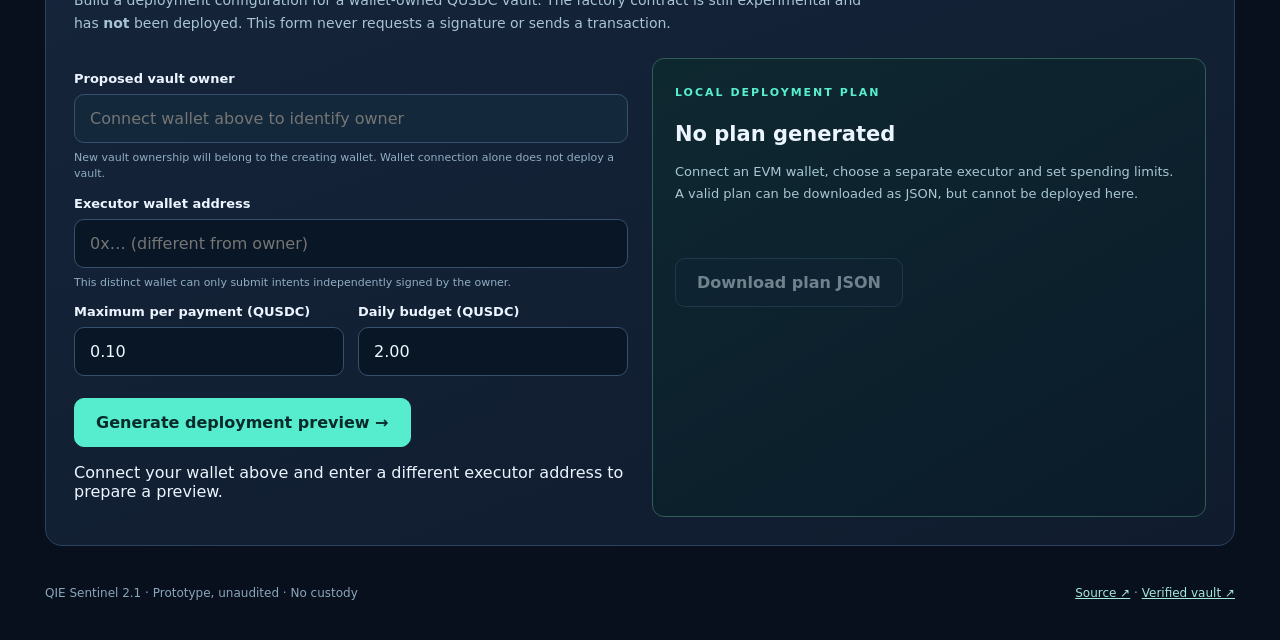
==== commit 534b6c38: "fix(v2): explicit preview button and nearby accessible feedback" ====
--- a/v2/index.html
+++ b/v2/index.html
@@ -49,7 +49,8 @@
     <div><label for="new-max">Maximum per payment (QUSDC)</label><input id="new-max" type="text" value="0.10" required inputmode="decimal"></div>
     <div><label for="new-daily">Daily budget (QUSDC)</label><input id="new-daily" type="text" value="2.00" required inputmode="decimal"></div>
    </div>
-   <button class="button primary" type="submit">Generate deployment preview →</button>
+   <button class="button primary" id="generate-plan" type="button">Generate deployment preview →</button>
+   <p id="plan-feedback" role="status" aria-live="polite" class="plan-feedback">Connect your wallet above and enter a different executor address to prepare a preview.</p>
   </form>
   <div class="plan-preview" aria-live="polite">
    <span class="eyebrow">LOCAL DEPLOYMENT PLAN</span>
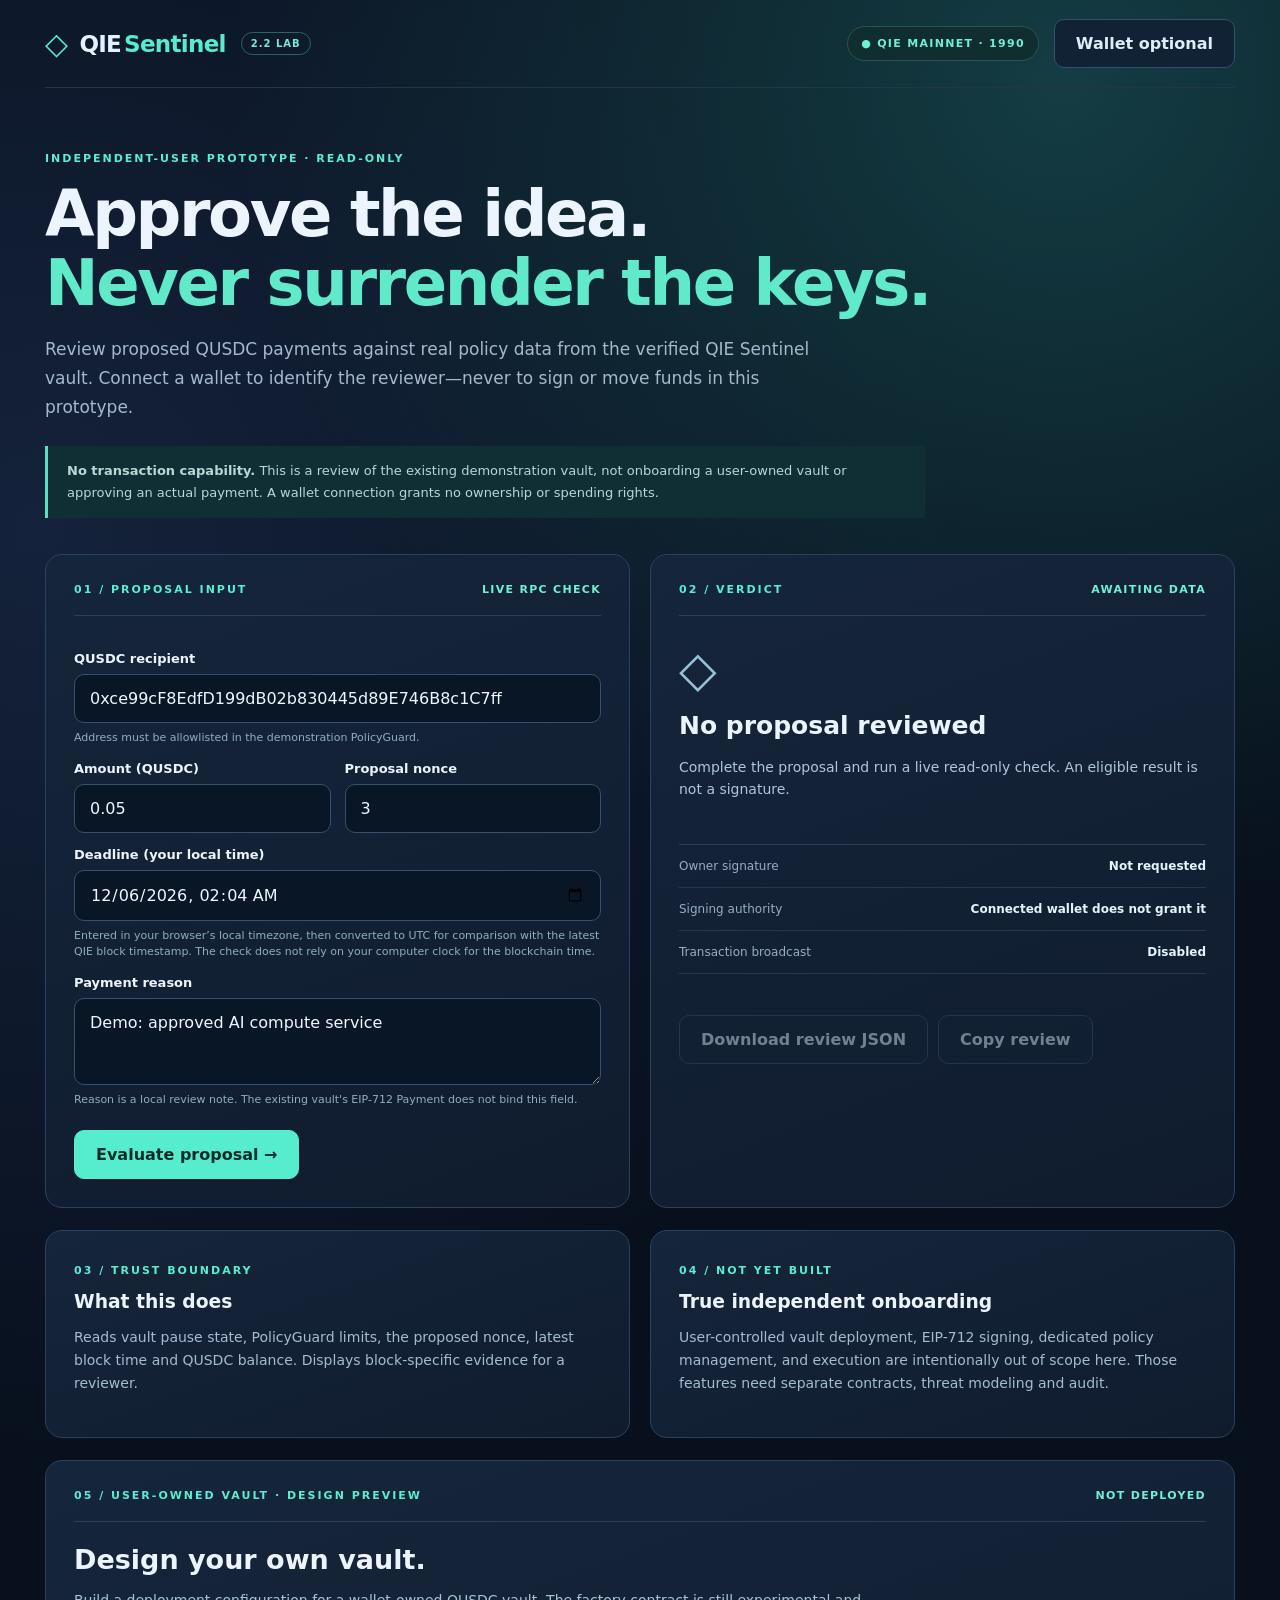
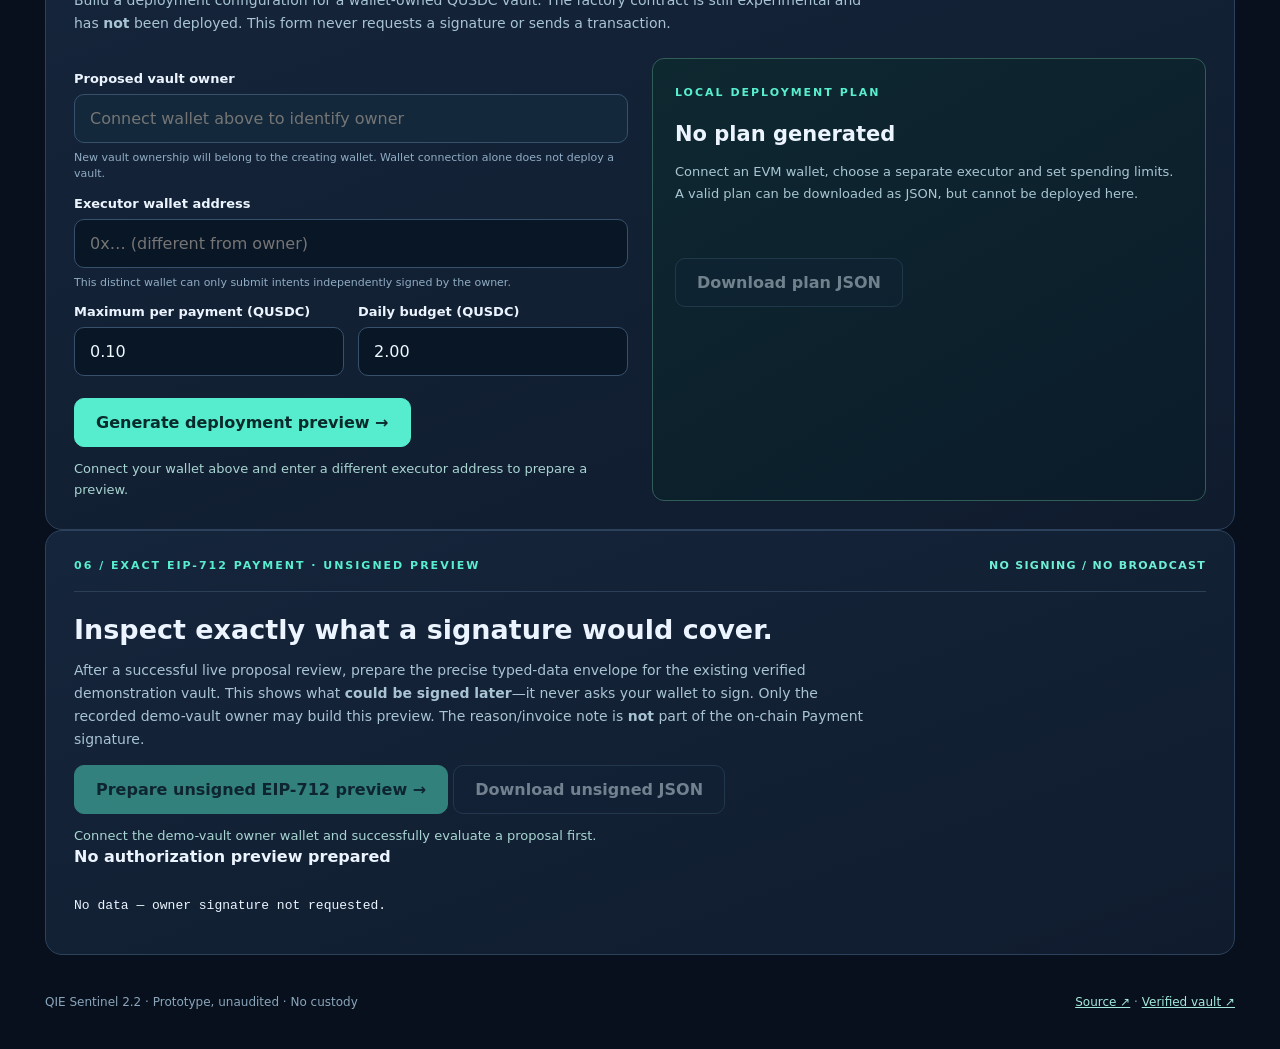
==== commit 08bd20d9: "ui(v2.2): show unsigned EIP-712 payment envelope and disabled signing boundary" ====
--- a/v2/index.html
+++ b/v2/index.html
@@ -5,13 +5,13 @@
 <meta name="viewport" content="width=device-width, initial-scale=1">
 <meta name="description" content="QIE Sentinel v2 — read-only payment proposal review against verified QIE Mainnet contracts.">
 <meta name="theme-color" content="#08101d">
-<title>QIE Sentinel 2.1 | Proposal Review & Vault Planning</title>
+<title>QIE Sentinel 2.2 | Read-only Authorization Preview</title>
 <link rel="stylesheet" href="./style.css">
 <script type="module" src="./app.mjs"></script>
 </head>
 <body>
 <div class="shell">
-<header class="top"><a class="brand" href="../site/" aria-label="QIE Sentinel project home"><span class="sigil">◇</span> QIE<span class="mint">Sentinel</span><span class="version">2.1 LAB</span></a><div class="header-actions"><span class="network">● QIE MAINNET · 1990</span><button type="button" id="connect" class="button quiet">Connect wallet</button></div></header>
+<header class="top"><a class="brand" href="../site/" aria-label="QIE Sentinel project home"><span class="sigil">◇</span> QIE<span class="mint">Sentinel</span><span class="version">2.2 LAB</span></a><div class="header-actions"><span class="network">● QIE MAINNET · 1990</span><button type="button" id="connect" class="button quiet">Connect wallet</button></div></header>
 <main>
 <section class="hero"><div class="eyebrow">INDEPENDENT-USER PROTOTYPE · READ-ONLY</div><h1>Approve the idea.<br><span>Never surrender the keys.</span></h1><p>Review proposed QUSDC payments against real policy data from the verified QIE Sentinel vault. Connect a wallet to identify the reviewer—never to sign or move funds in this prototype.</p><div class="notice"><strong>No transaction capability.</strong> This is a review of the existing demonstration vault, <em>not</em> onboarding a user-owned vault or approving an actual payment. A wallet connection grants no ownership or spending rights.</div></section>
 <div class="layout">
@@ -62,7 +62,21 @@
  </div>
 </section>
 
+<section class="panel authorization" id="authorization-preview">
+ <div class="panel-header"><span class="eyebrow">06 / EXACT EIP-712 PAYMENT · UNSIGNED PREVIEW</span><span class="live">NO SIGNING / NO BROADCAST</span></div>
+ <div class="onboarding-intro"><h2>Inspect exactly what a signature would cover.</h2><p>After a successful live proposal review, prepare the precise typed-data envelope for the existing verified demonstration vault. This shows what <strong>could be signed later</strong>—it never asks your wallet to sign. Only the recorded demo-vault owner may build this preview. The reason/invoice note is <strong>not</strong> part of the on-chain Payment signature.</p></div>
+ <div class="authorization-actions">
+  <button id="prepare-auth" class="button primary" type="button" disabled>Prepare unsigned EIP-712 preview →</button>
+  <button id="download-auth" class="button quiet" type="button" disabled>Download unsigned JSON</button>
+ </div>
+ <p id="auth-feedback" class="plan-feedback" role="status" aria-live="polite">Connect the demo-vault owner wallet and successfully evaluate a proposal first.</p>
+ <div class="auth-output">
+  <strong id="auth-title">No authorization preview prepared</strong>
+  <div id="auth-facts" class="facts"></div>
+  <pre id="auth-json" class="auth-json" aria-label="Unsigned EIP-712 typed data">No data — owner signature not requested.</pre>
+ </div>
+</section>
 </main>
-<footer><span>QIE Sentinel 2.1 · Prototype, unaudited · No custody</span><span><a href="https://github.com/Makabeez/qie-sentinel" rel="noopener noreferrer" target="_blank">Source ↗</a> · <a href="https://mainnet.qie.digital/address/0xb752F05a55059C89a43a289d5d055F303B6DD96E?tab=contract" rel="noopener noreferrer" target="_blank">Verified vault ↗</a></span></footer>
+<footer><span>QIE Sentinel 2.2 · Prototype, unaudited · No custody</span><span><a href="https://github.com/Makabeez/qie-sentinel" rel="noopener noreferrer" target="_blank">Source ↗</a> · <a href="https://mainnet.qie.digital/address/0xb752F05a55059C89a43a289d5d055F303B6DD96E?tab=contract" rel="noopener noreferrer" target="_blank">Verified vault ↗</a></span></footer>
 </div>
 </body></html>
--- a/v2/style.css
+++ b/v2/style.css
@@ -19,3 +19,5 @@
 #download-plan{margin-top:21px}
 @media(max-width:900px){.onboarding-grid{grid-template-columns:1fr}}
 @media(max-width:560px){.onboarding-form .cols{grid-template-columns:1fr}.plan-preview{padding:15px}}
+
+.plan-feedback{color:#a8d5d1;font-size:13px;line-height:1.6;margin:12px 0 0;max-width:580px;min-height:1.5em}
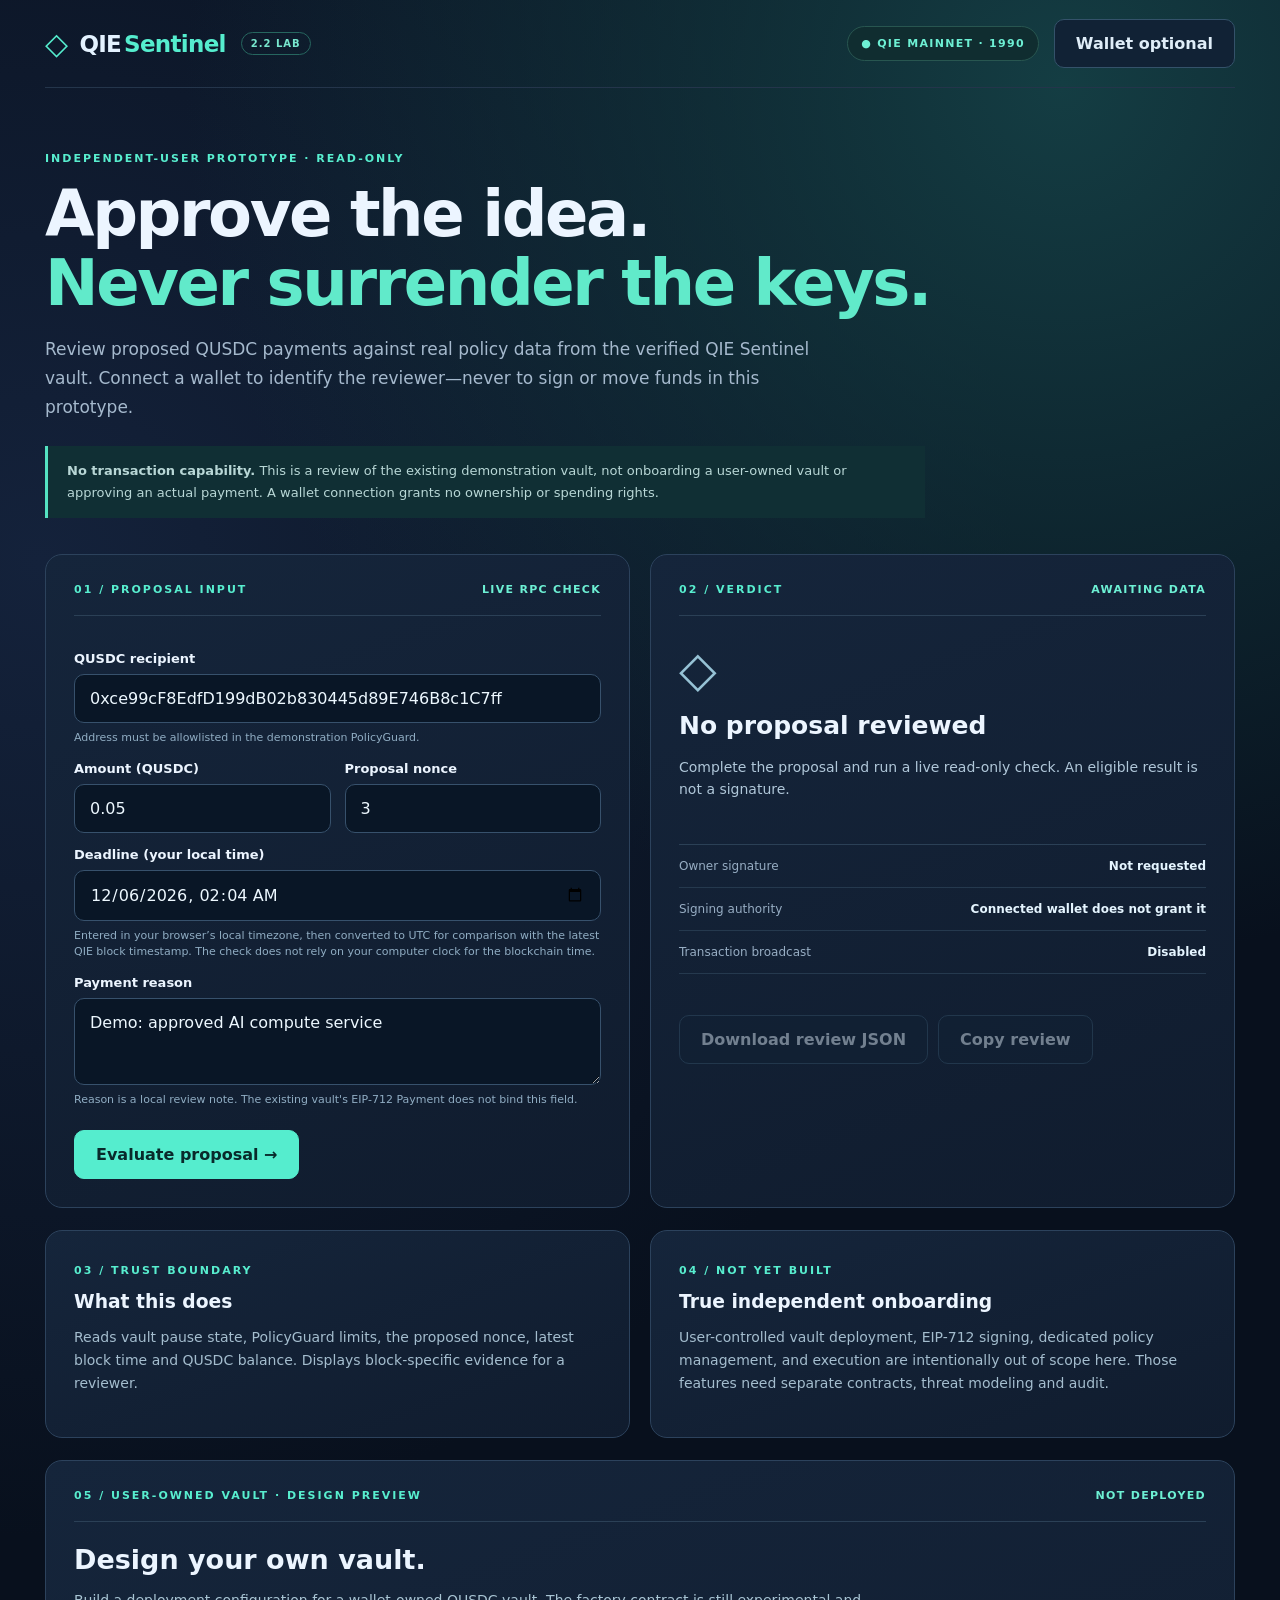
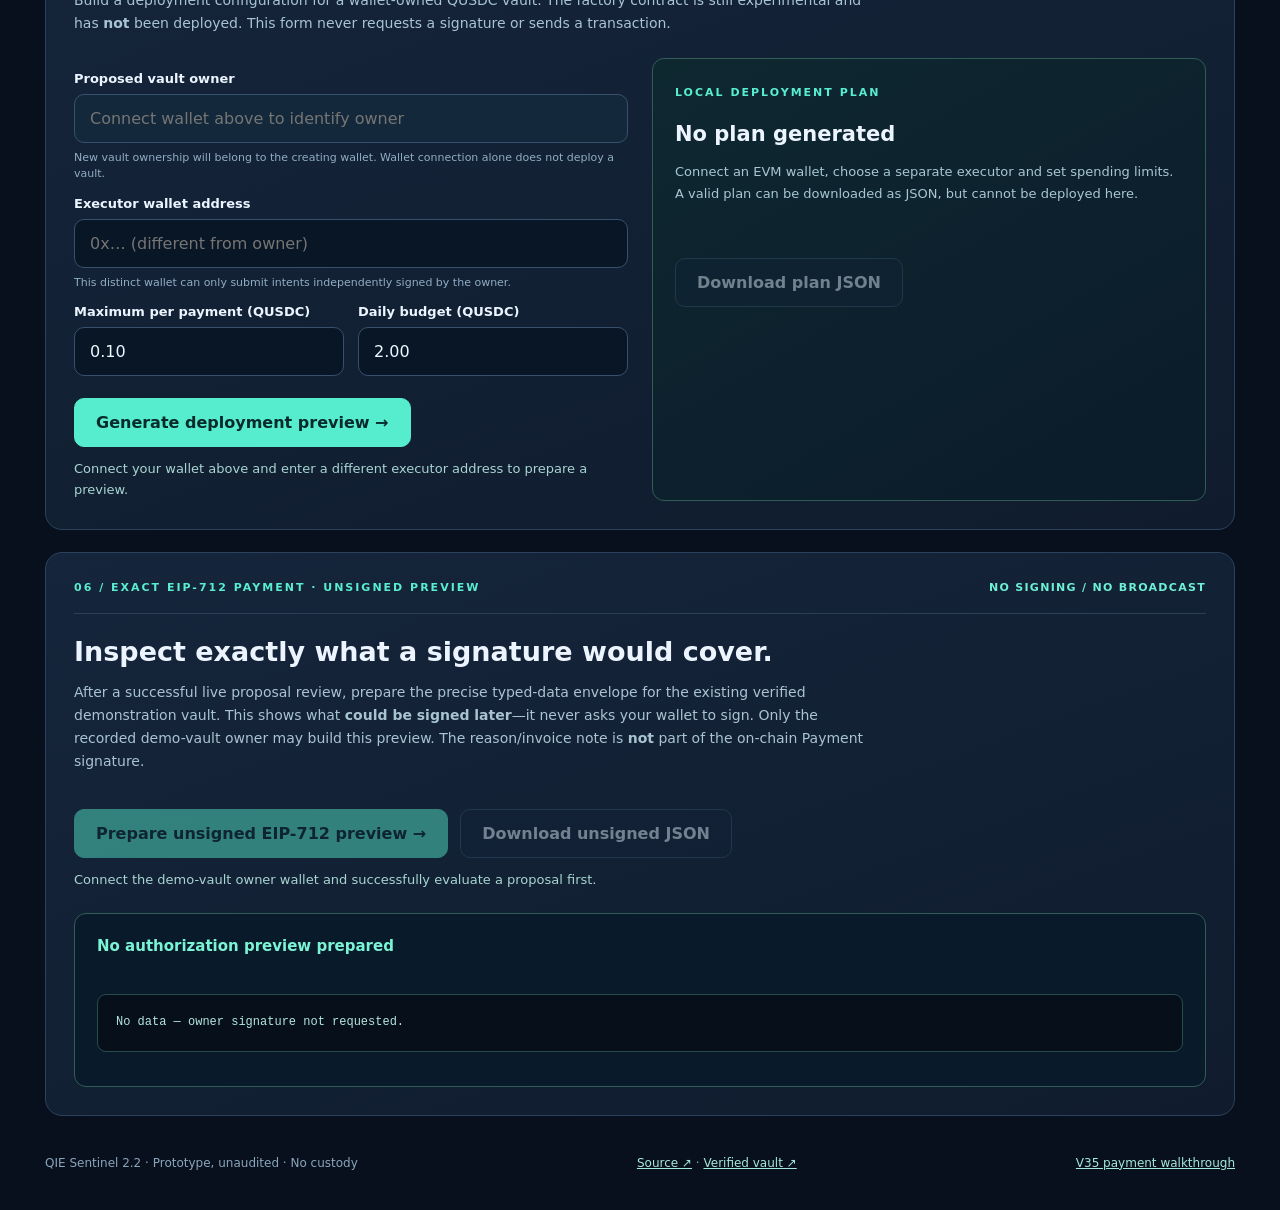
==== commit 805b380b: "feat: add QIE Sentinel portfolio walkthrough and local rehearsal" ====
--- a/v2/index.html
+++ b/v2/index.html
@@ -77,6 +77,6 @@
  </div>
 </section>
 </main>
-<footer><span>QIE Sentinel 2.2 · Prototype, unaudited · No custody</span><span><a href="https://github.com/Makabeez/qie-sentinel" rel="noopener noreferrer" target="_blank">Source ↗</a> · <a href="https://mainnet.qie.digital/address/0xb752F05a55059C89a43a289d5d055F303B6DD96E?tab=contract" rel="noopener noreferrer" target="_blank">Verified vault ↗</a></span></footer>
+<footer><span>QIE Sentinel 2.2 · Prototype, unaudited · No custody</span><span><a href="https://github.com/Makabeez/qie-sentinel" rel="noopener noreferrer" target="_blank">Source ↗</a> · <a href="https://mainnet.qie.digital/address/0xb752F05a55059C89a43a289d5d055F303B6DD96E?tab=contract" rel="noopener noreferrer" target="_blank">Verified vault ↗</a></span><a href="./portfolio.html">V35 payment walkthrough</a></footer>
 </div>
 </body></html>
--- a/v2/style.css
+++ b/v2/style.css
@@ -21,3 +21,22 @@
 @media(max-width:560px){.onboarding-form .cols{grid-template-columns:1fr}.plan-preview{padding:15px}}
 
 .plan-feedback{color:#a8d5d1;font-size:13px;line-height:1.6;margin:12px 0 0;max-width:580px;min-height:1.5em}
+
+
+/* v2.2 exact read-only EIP-712 review */
+.authorization{margin-top:22px}
+.authorization-actions{display:flex;flex-wrap:wrap;gap:12px;padding-top:22px}
+.auth-output{margin-top:22px;border:1px solid #315d57;background:#091b2a;border-radius:12px;padding:22px}
+.auth-output>strong{color:#7af4d5;font-size:15px}
+.auth-json{background:#070f1b;color:#b4e6df;border:1px solid #284b4d;border-radius:9px;margin-top:20px;padding:18px;white-space:pre-wrap;overflow-wrap:anywhere;overflow-x:auto;font:12px/1.65 ui-monospace,SFMono-Regular,Consolas,monospace;max-height:380px;overflow-y:auto}
+.authorization .fact{align-items:flex-start}
+.authorization .fact strong{overflow-wrap:anywhere;max-width:70%}
+@media(max-width:560px){.authorization-actions{flex-direction:column}.authorization-actions .button{width:100%}.auth-output{padding:15px}}
+
+
+/* 2.6 — deliberate local risk acknowledgement */
+#review-checks{display:grid;gap:12px;margin:18px 0 24px}
+.risk-check{display:flex;align-items:flex-start;gap:12px;border:1px solid #36546a;border-radius:9px;padding:13px 14px;font-size:13px;line-height:1.5;color:#d1e8f0;cursor:pointer}
+.risk-check input{width:19px;height:19px;min-width:19px;accent-color:#57e6cc;margin:0}
+#review-form input[type=file]{margin:10px 0 16px;width:100%;background:#0b1c2c;color:#d3e8f4;border:1px solid #3c566d;border-radius:9px;padding:13px}
+#review-facts .fact strong{overflow-wrap:anywhere;max-width:68%}
